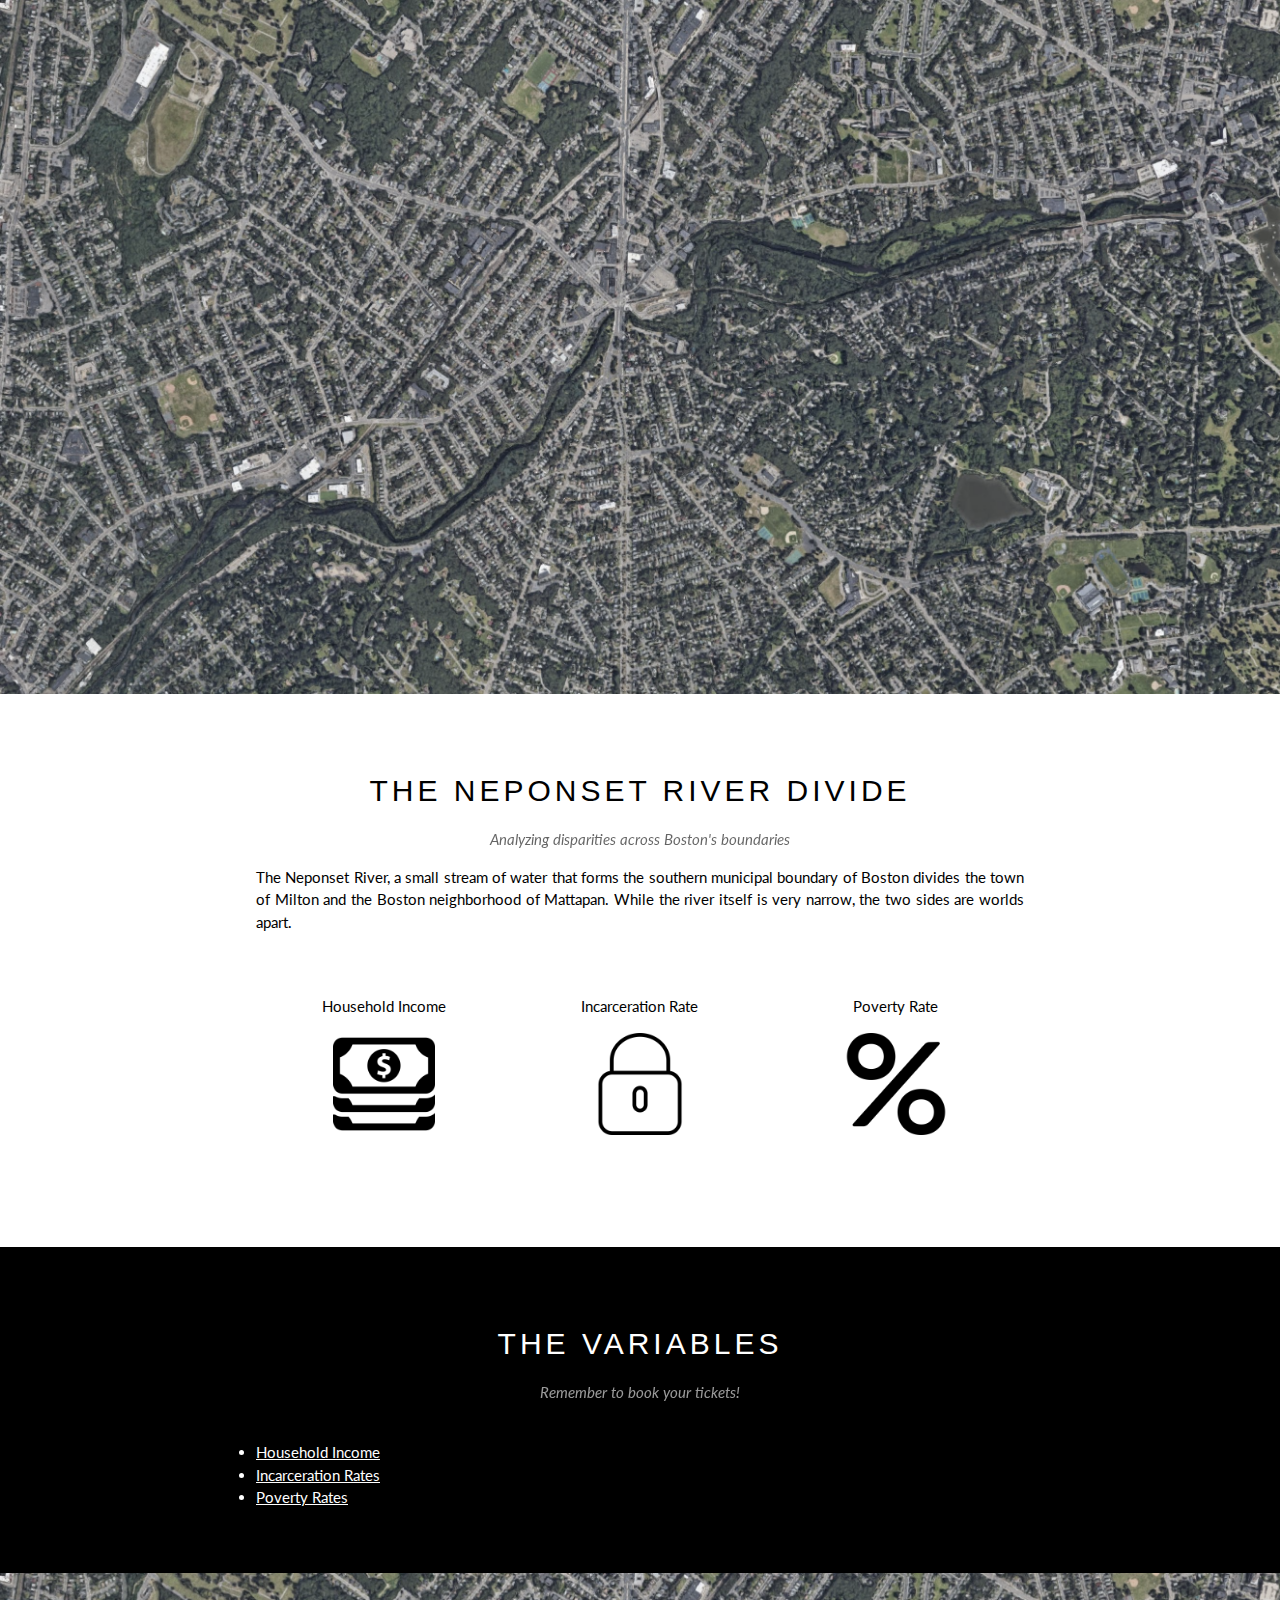
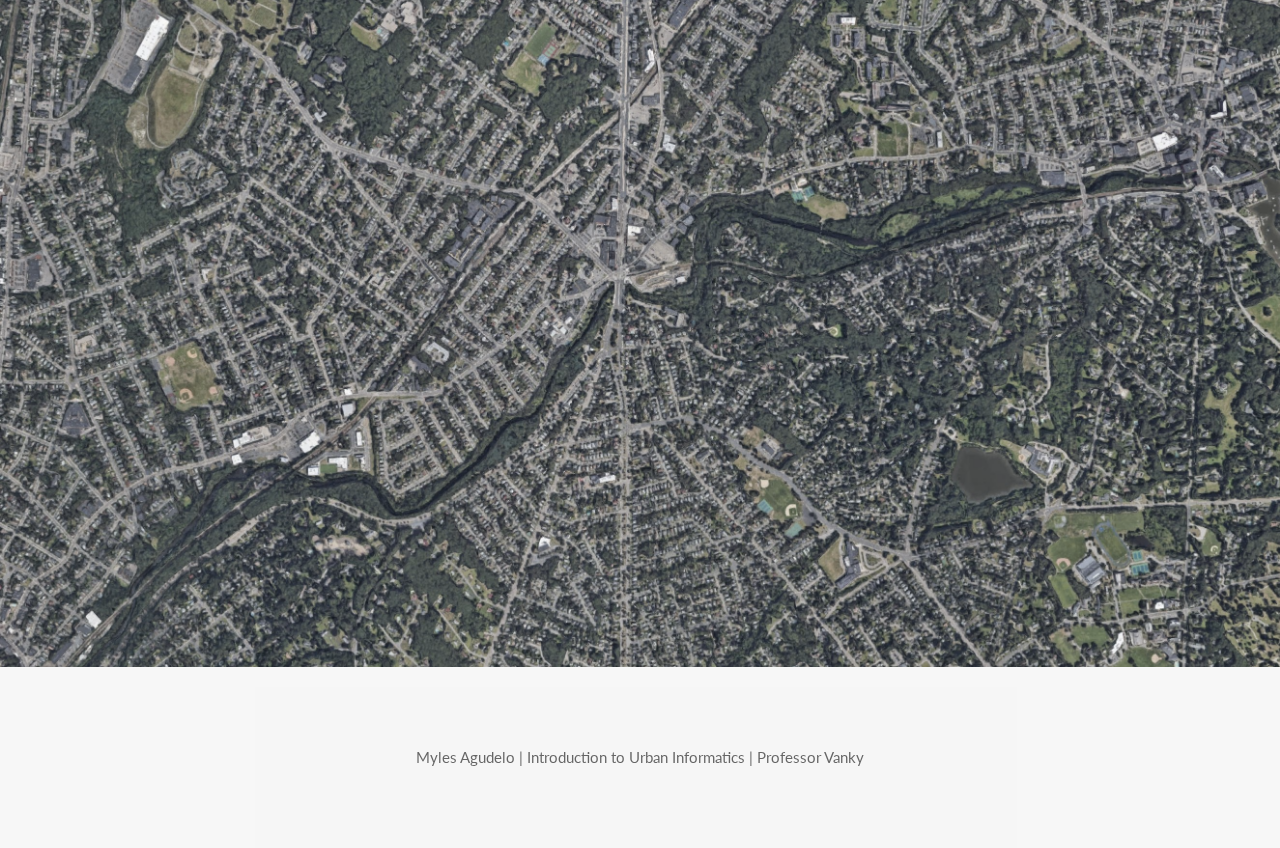
==== index.html @ 2d511146 "no nav bar" ====
<!DOCTYPE html>
<html lang="en">
<title>The Neponset River Divide</title>
<meta charset="UTF-8">
<meta name="viewport" content="width=device-width, initial-scale=1">
<link rel="stylesheet" href="https://www.w3schools.com/w3css/4/w3.css">
<link rel="stylesheet" href="https://fonts.googleapis.com/css?family=Lato">
<link rel="stylesheet" href="https://cdnjs.cloudflare.com/ajax/libs/font-awesome/4.7.0/css/font-awesome.min.css">
<style>
body {font-family: "Lato", sans-serif}
.mySlides {display: none}
</style>
<body>

<!-- Navbar -->
<!--
<div class="w3-top">
  <div class="w3-bar w3-black w3-card">
    <a class="w3-bar-item w3-button w3-padding-large w3-hide-medium w3-hide-large w3-right" href="javascript:void(0)" onclick="myFunction()" title="Toggle Navigation Menu"><i class="fa fa-bars"></i></a>
    <a href="#" class="w3-bar-item w3-button w3-padding-large">HOME</a>
    <a href="#band" class="w3-bar-item w3-button w3-padding-large w3-hide-small">BAND</a>
    <a href="#tour" class="w3-bar-item w3-button w3-padding-large w3-hide-small">TOUR</a>
    <a href="#contact" class="w3-bar-item w3-button w3-padding-large w3-hide-small">CONTACT</a>
    <div class="w3-dropdown-hover w3-hide-small">
      <button class="w3-padding-large w3-button" title="More">MORE <i class="fa fa-caret-down"></i></button>     
      <div class="w3-dropdown-content w3-bar-block w3-card-4">
        <a href="#" class="w3-bar-item w3-button">Merchandise</a>
        <a href="#" class="w3-bar-item w3-button">Extras</a>
        <a href="#" class="w3-bar-item w3-button">Media</a>
      </div>
    </div>
    <a href="javascript:void(0)" class="w3-padding-large w3-hover-red w3-hide-small w3-right"><i class="fa fa-search"></i></a>
  </div>
</div>
-->
<!-- Navbar on small screens (remove the onclick attribute if you want the navbar to always show on top of the content when clicking on the links) -->
<!--
<div id="navDemo" class="w3-bar-block w3-black w3-hide w3-hide-large w3-hide-medium w3-top" style="margin-top:46px">
  <a href="#band" class="w3-bar-item w3-button w3-padding-large" onclick="myFunction()">BAND</a>
  <a href="#tour" class="w3-bar-item w3-button w3-padding-large" onclick="myFunction()">TOUR</a>
  <a href="#contact" class="w3-bar-item w3-button w3-padding-large" onclick="myFunction()">CONTACT</a>
  <a href="#" class="w3-bar-item w3-button w3-padding-large" onclick="myFunction()">MERCH</a>
</div>
-->
<!-- Page content -->
<div class="w3-content" style="max-width:2000px;margin-top:0px">

  <!-- Automatic Slideshow Images -->
  <!--
  <div class="mySlides w3-display-container w3-center">
    <img src="./viz/River_Pic.JPG" style="width:100%" alt="Map">
    <div class="w3-display-bottommiddle w3-container w3-text-white w3-padding-32 w3-hide-small">
      <h3>Los Angeles</h3>
      <p><b>We had the best time playing at Venice Beach!</b></p>   
    </div>
  </div>
  <div class="mySlides w3-display-container w3-center">
    <img src="./viz/Central_Park_Aerial.JPG" style="width:100%" alt="Map">
    <div class="w3-display-bottommiddle w3-container w3-text-white w3-padding-32 w3-hide-small">
      <h3>New York</h3>
      <p><b>The atmosphere in New York is lorem ipsum.</b></p>    
    </div>
  </div>
  <div class="mySlides w3-display-container w3-center">
    <img src="./viz/Myles Pic.JPG" style="width:100%" alt="Map">
    <div class="w3-display-bottommiddle w3-container w3-text-white w3-padding-32 w3-hide-small">
      <h3>Chicago</h3>
      <p><b>Thank you, Chicago - A night we won't forget.</b></p>    
    </div>
  </div>
  -->
  <img src="./viz/River_Pic.JPG" class="w3-image w3-greyscale-min" style="width:100%" alt="Map">
  

  <!-- The Band Section -->
  <div class="w3-container w3-content w3-center w3-padding-64" style="max-width:800px" id="band">
    <h2 class="w3-wide">THE NEPONSET RIVER DIVIDE</h2>
    <p class="w3-opacity"><i>Analyzing disparities across Boston's boundaries</i></p>
    <p class="w3-justify">The Neponset River, a small stream of water that forms the southern municipal boundary of Boston divides the town of Milton and the Boston neighborhood of Mattapan. While the river itself is very narrow, the two sides are worlds apart.</p>
    <div class="w3-row w3-padding-32">
      <div class="w3-third">
        <p>Household Income</p>

        <a href="viz/BarChart.html">
        <img src="./viz/dollar.png" class="w3-round w3-margin-bottom" alt="Random Name" style="width:40%">
        </a>
      </div>
      <div class="w3-third">
        <p>Incarceration Rate</p>

        <a href="viz/Incarceration.html">
        <img src="./viz/locked.png" class="w3-round w3-margin-bottom" alt="Random Name" style="width:40%">
        </a>

      </div>
      <div class="w3-third">
        <p>Poverty Rate</p>

        <a href="viz/Poverty_Rate.html">
        <img src="./viz/percent.png" class="w3-round" alt="Random Name" style="width:40%">
        </a>

      </div>
    </div>
  </div>

  <!-- The Tour Section -->
  <div class="w3-black" id="tour">
    <div class="w3-container w3-content w3-padding-64" style="max-width:800px">
      <h2 class="w3-wide w3-center">THE VARIABLES</h2>
      <p class="w3-opacity w3-center"><i>Remember to book your tickets!</i></p><br>



        <li><a href="viz/BarChart.html">Household Income</a></li>
        <li><a href="viz/Incarceration.html">Incarceration Rates</a></li>
        <li><a href="viz/Poverty_Rate.html">Poverty Rates</a></li>

    </div>
  </div>

  
<!-- End Page Content -->
</div>

<!-- Image of location/map -->
<img src="./viz/River_Pic.JPG" class="w3-image w3-greyscale-min" style="width:100%">

<!-- Footer -->

<footer class="w3-container w3-padding-64 w3-center w3-opacity w3-light-grey w3-xlarge">
  <!--
  <i class="fa fa-facebook-official w3-hover-opacity"></i>
  <i class="fa fa-instagram w3-hover-opacity"></i>
  <i class="fa fa-snapchat w3-hover-opacity"></i>
  <i class="fa fa-pinterest-p w3-hover-opacity"></i>
  <i class="fa fa-twitter w3-hover-opacity"></i>
  <i class="fa fa-linkedin w3-hover-opacity"></i>
-->
  
  <p class="w3-medium">Myles Agudelo | Introduction to Urban Informatics | Professor Vanky</p>
</footer>

<script>
// Automatic Slideshow - change image every 4 seconds
var myIndex = 0;
carousel();

function carousel() {
  var i;
  var x = document.getElementsByClassName("mySlides");
  for (i = 0; i < x.length; i++) {
    x[i].style.display = "none";  
  }
  myIndex++;
  if (myIndex > x.length) {myIndex = 1}    
  x[myIndex-1].style.display = "block";  
  setTimeout(carousel, 4000);    
}

// Used to toggle the menu on small screens when clicking on the menu button
function myFunction() {
  var x = document.getElementById("navDemo");
  if (x.className.indexOf("w3-show") == -1) {
    x.className += " w3-show";
  } else { 
    x.className = x.className.replace(" w3-show", "");
  }
}

// When the user clicks anywhere outside of the modal, close it
var modal = document.getElementById('ticketModal');
window.onclick = function(event) {
  if (event.target == modal) {
    modal.style.display = "none";
  }
}
</script>

</body>
</html>
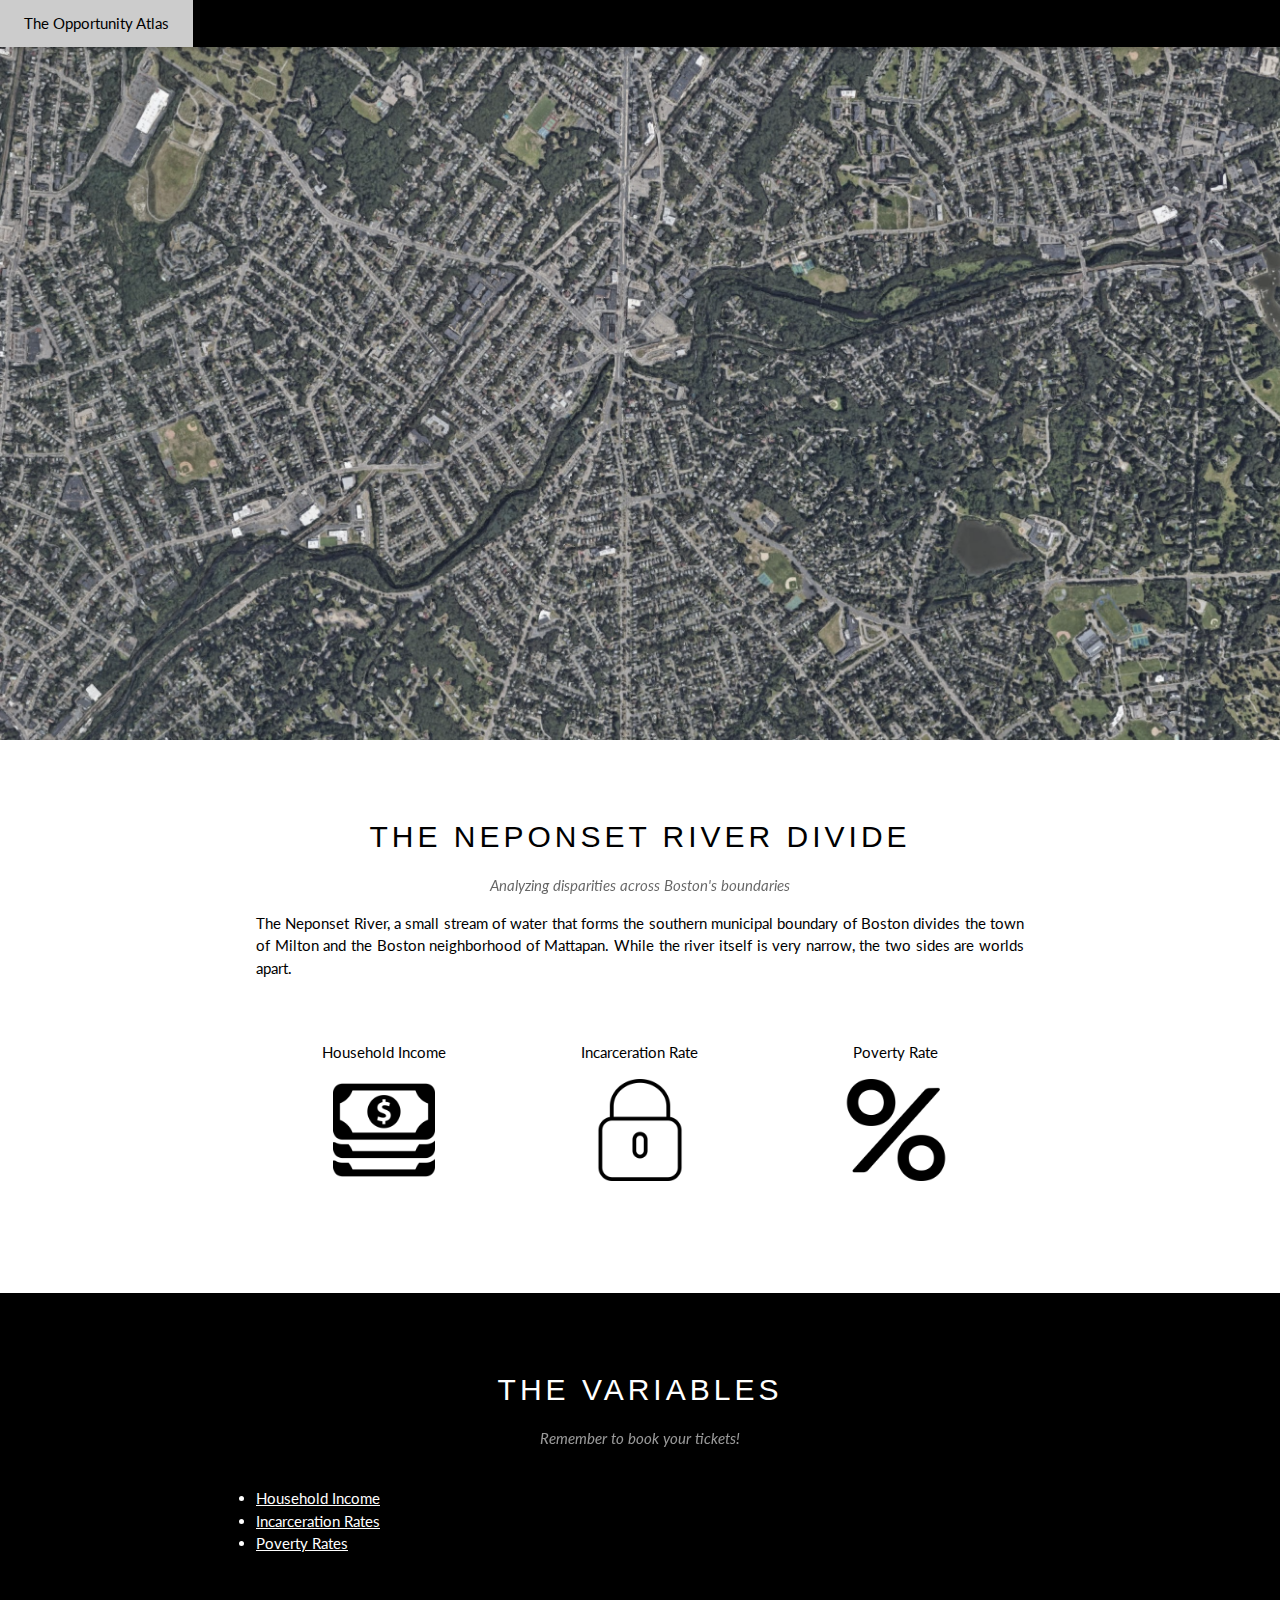
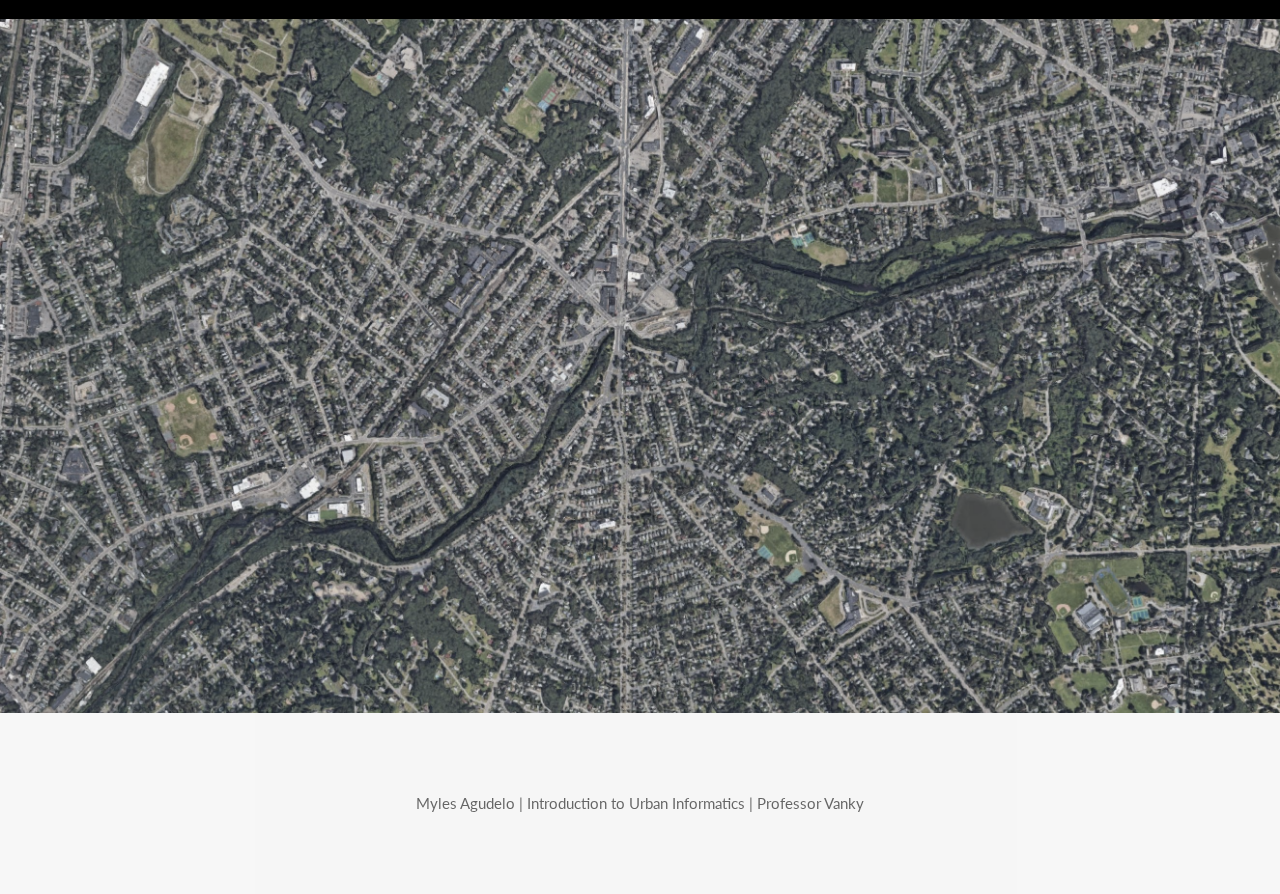
==== commit a163b8e6: "new links" ====
--- a/index.html
+++ b/index.html
@@ -13,12 +13,17 @@
 <body>
 
 <!-- Navbar -->
-<!--
+
 <div class="w3-top">
   <div class="w3-bar w3-black w3-card">
+    
     <a class="w3-bar-item w3-button w3-padding-large w3-hide-medium w3-hide-large w3-right" href="javascript:void(0)" onclick="myFunction()" title="Toggle Navigation Menu"><i class="fa fa-bars"></i></a>
+    
+    <!--
     <a href="#" class="w3-bar-item w3-button w3-padding-large">HOME</a>
-    <a href="#band" class="w3-bar-item w3-button w3-padding-large w3-hide-small">BAND</a>
+    -->
+    <a href="https://www.opportunityatlas.org/" class="w3-bar-item w3-button w3-padding-large w3-hide-small">The Opportunity Atlas</a>
+    <!--
     <a href="#tour" class="w3-bar-item w3-button w3-padding-large w3-hide-small">TOUR</a>
     <a href="#contact" class="w3-bar-item w3-button w3-padding-large w3-hide-small">CONTACT</a>
     <div class="w3-dropdown-hover w3-hide-small">
@@ -29,21 +34,24 @@
         <a href="#" class="w3-bar-item w3-button">Media</a>
       </div>
     </div>
+  
     <a href="javascript:void(0)" class="w3-padding-large w3-hover-red w3-hide-small w3-right"><i class="fa fa-search"></i></a>
+-->
   </div>
 </div>
--->
+
 <!-- Navbar on small screens (remove the onclick attribute if you want the navbar to always show on top of the content when clicking on the links) -->
-<!--
+
 <div id="navDemo" class="w3-bar-block w3-black w3-hide w3-hide-large w3-hide-medium w3-top" style="margin-top:46px">
+  <!--
   <a href="#band" class="w3-bar-item w3-button w3-padding-large" onclick="myFunction()">BAND</a>
   <a href="#tour" class="w3-bar-item w3-button w3-padding-large" onclick="myFunction()">TOUR</a>
   <a href="#contact" class="w3-bar-item w3-button w3-padding-large" onclick="myFunction()">CONTACT</a>
   <a href="#" class="w3-bar-item w3-button w3-padding-large" onclick="myFunction()">MERCH</a>
+-->
 </div>
--->
 <!-- Page content -->
-<div class="w3-content" style="max-width:2000px;margin-top:0px">
+<div class="w3-content" style="max-width:2000px;margin-top:46px">
 
   <!-- Automatic Slideshow Images -->
   <!--
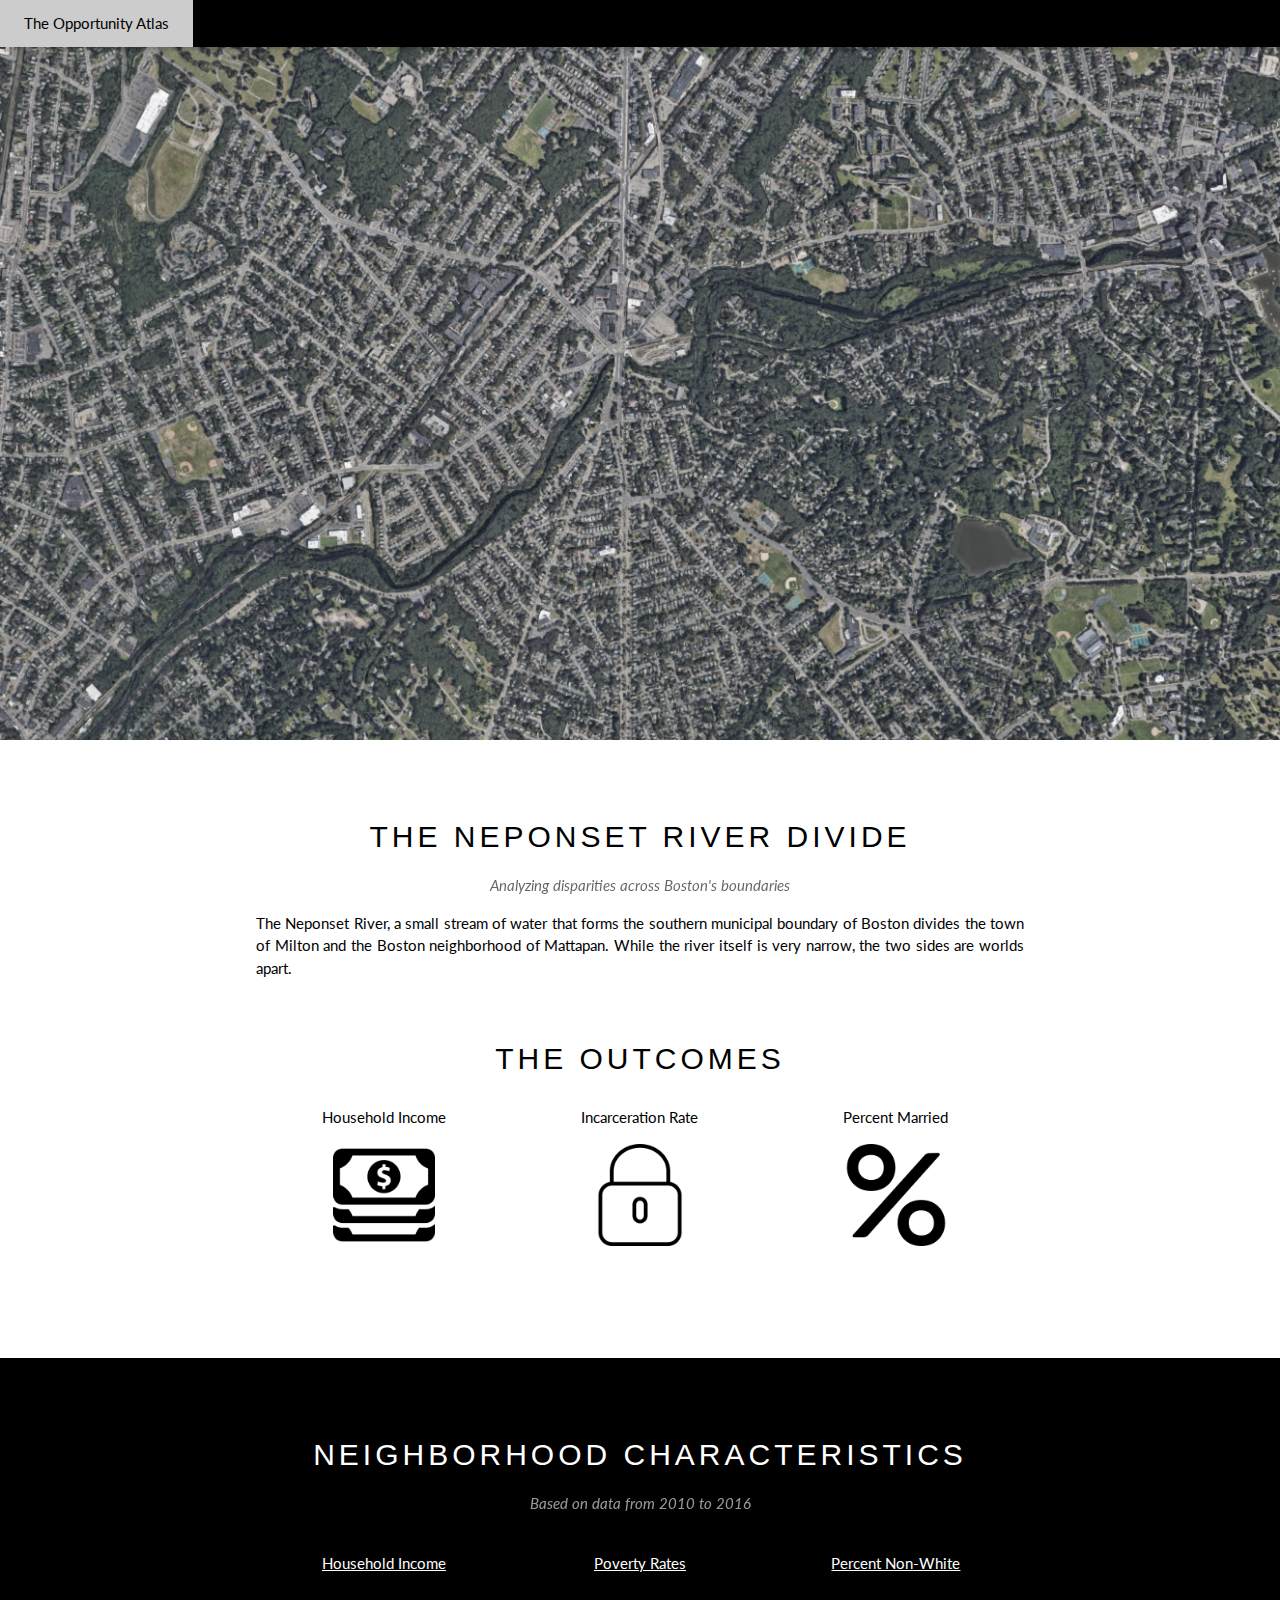
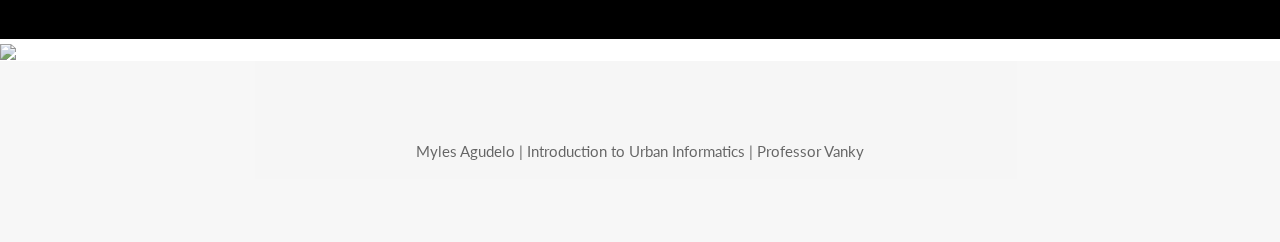
==== commit 6de33acc: "new content" ====
--- a/index.html
+++ b/index.html
@@ -86,7 +86,9 @@
     <p class="w3-opacity"><i>Analyzing disparities across Boston's boundaries</i></p>
     <p class="w3-justify">The Neponset River, a small stream of water that forms the southern municipal boundary of Boston divides the town of Milton and the Boston neighborhood of Mattapan. While the river itself is very narrow, the two sides are worlds apart.</p>
     <div class="w3-row w3-padding-32">
+      <h2 class="w3-wide w3-center">THE OUTCOMES</h2>
       <div class="w3-third">
+        
         <p>Household Income</p>
 
         <a href="viz/BarChart.html">
@@ -102,9 +104,9 @@
 
       </div>
       <div class="w3-third">
-        <p>Poverty Rate</p>
+        <p>Percent Married</p>
 
-        <a href="viz/Poverty_Rate.html">
+        <a href="viz/Percent_Married.html">
         <img src="./viz/percent.png" class="w3-round" alt="Random Name" style="width:40%">
         </a>
 
@@ -114,16 +116,23 @@
 
   <!-- The Tour Section -->
   <div class="w3-black" id="tour">
-    <div class="w3-container w3-content w3-padding-64" style="max-width:800px">
-      <h2 class="w3-wide w3-center">THE VARIABLES</h2>
-      <p class="w3-opacity w3-center"><i>Remember to book your tickets!</i></p><br>
+    <div class="w3-container w3-content w3-padding-64 w3-center"  style="max-width:800px">
 
+      <h2 class="w3-wide w3-center">NEIGHBORHOOD CHARACTERISTICS</h2>
+      <p class="w3-opacity w3-center"><i>Based on data from 2010 to 2016</i></p><br>
 
+      <div class="w3-third">
 
-        <li><a href="viz/BarChart.html">Household Income</a></li>
-        <li><a href="viz/Incarceration.html">Incarceration Rates</a></li>
-        <li><a href="viz/Poverty_Rate.html">Poverty Rates</a></li>
+        <a href="viz/Neighborhood_household_income.html">Household Income</a>
+        </div>
 
+        <div class="w3-third">
+        <a href="viz/Incarceration.html">Poverty Rates</a>
+        </div>
+
+        <div class="w3-third">
+        <a href="viz/Percent_Non_white.html">Percent Non-White</a>
+        </div>
     </div>
   </div>
 
@@ -132,7 +141,7 @@
 </div>
 
 <!-- Image of location/map -->
-<img src="./viz/River_Pic.JPG" class="w3-image w3-greyscale-min" style="width:100%">
+<img src="./viz/Layout2.JPG" class="w3-image w3-greyscale-min" style="width:100%">
 
 <!-- Footer -->
 
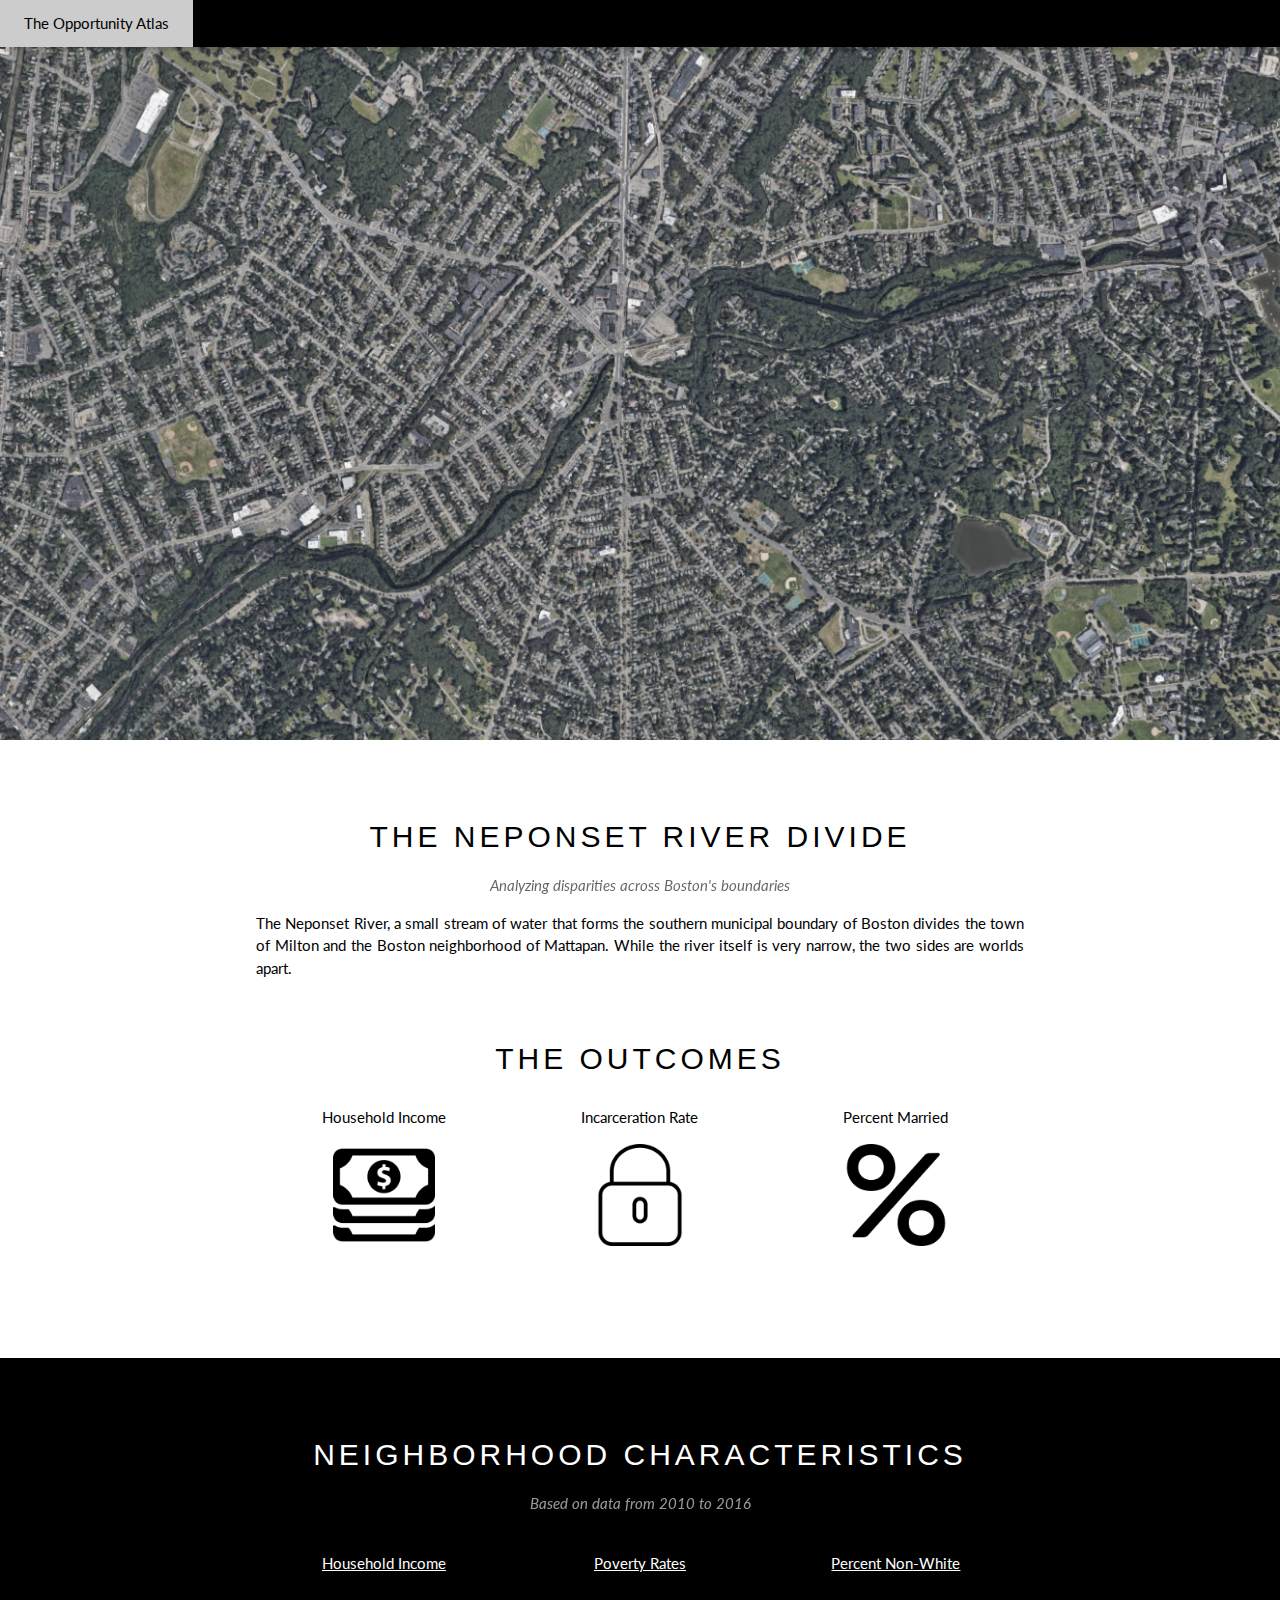
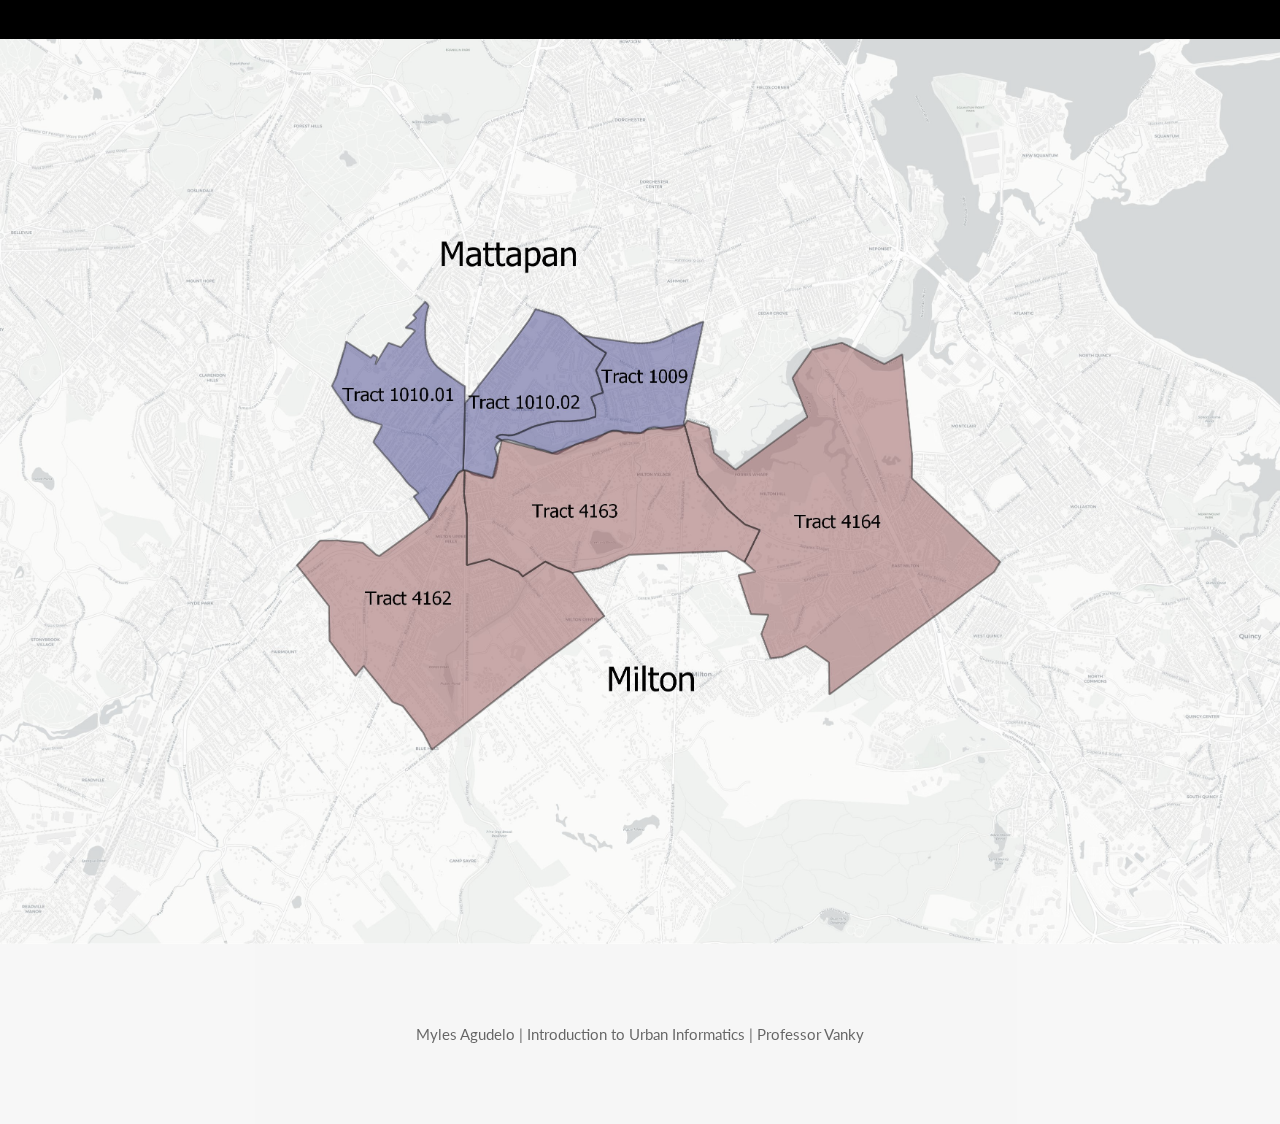
==== commit d25376ea: "new stuff" ====
--- a/index.html
+++ b/index.html
@@ -141,7 +141,7 @@
 </div>
 
 <!-- Image of location/map -->
-<img src="./viz/Layout2.JPG" class="w3-image w3-greyscale-min" style="width:100%">
+<img src="./viz/Layout2.jpg" class="w3-image w3-greyscale-min" style="width:100%">
 
 <!-- Footer -->
 
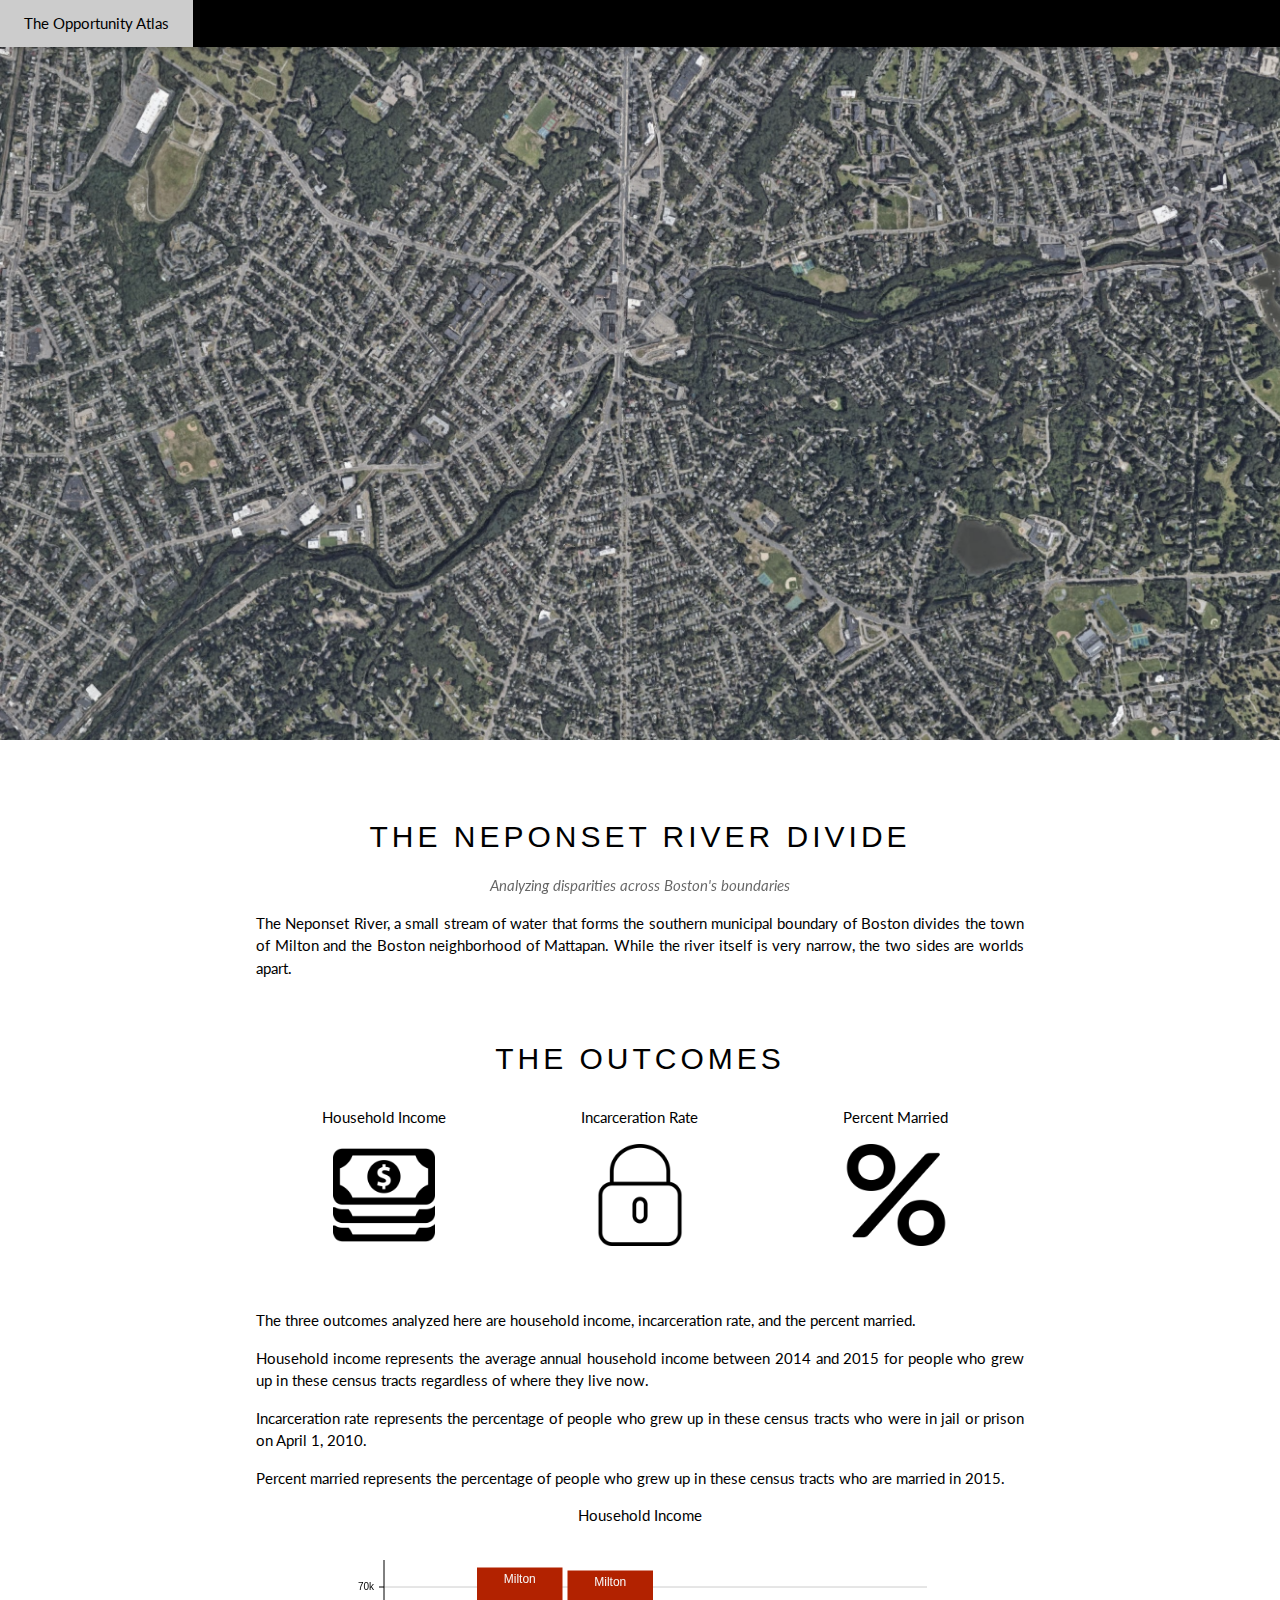
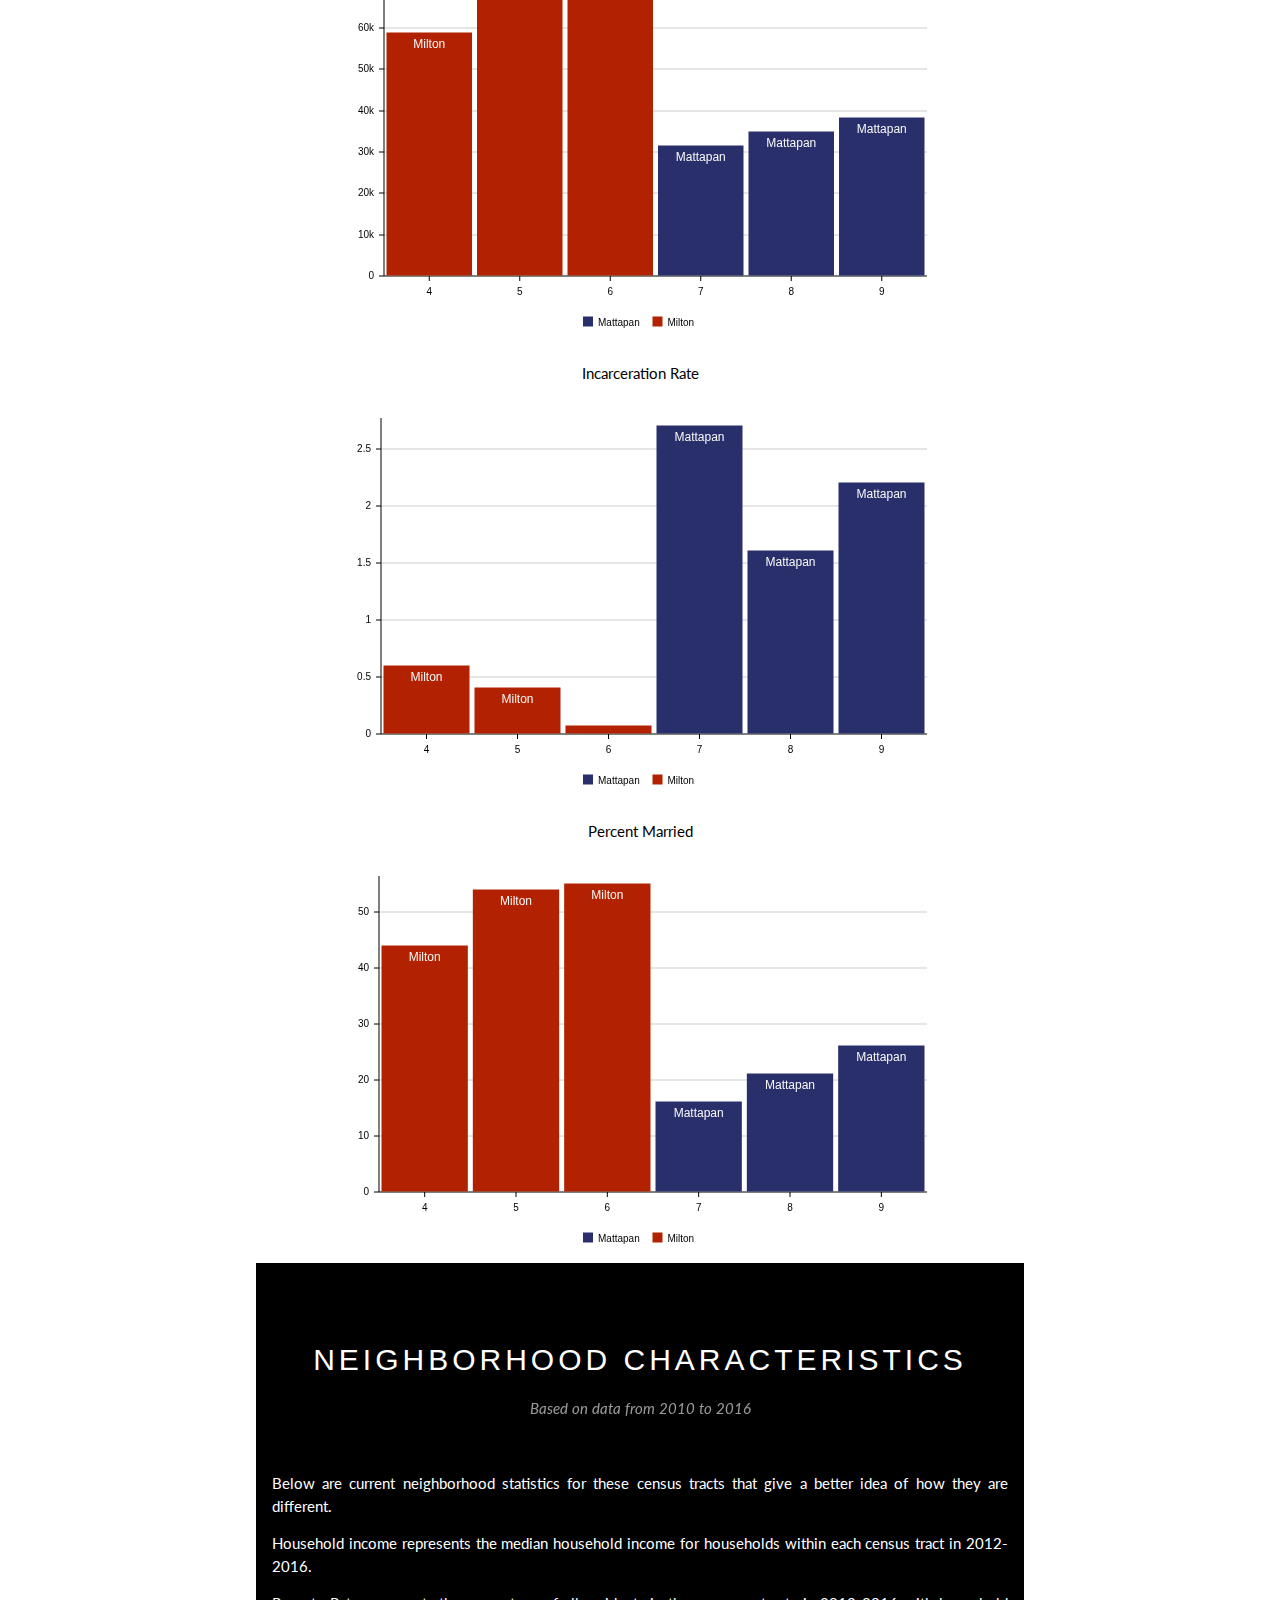
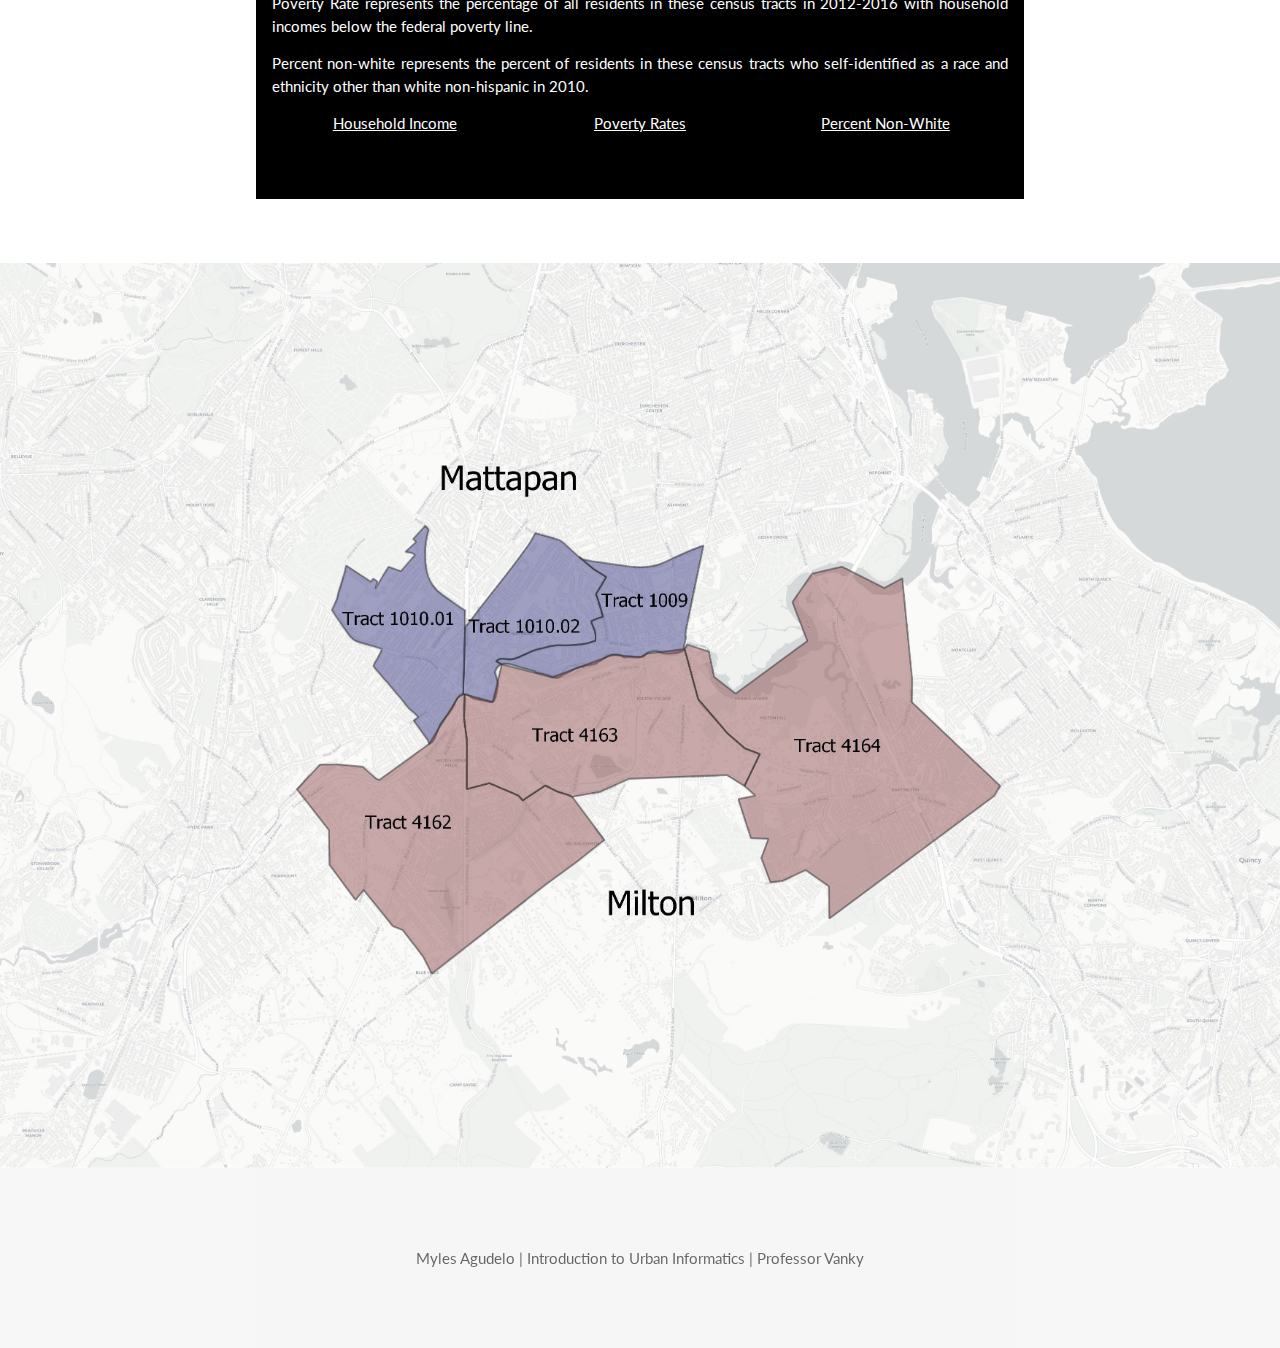
==== commit 14853438: "new content" ====
--- a/index.html
+++ b/index.html
@@ -110,9 +110,39 @@
         <img src="./viz/percent.png" class="w3-round" alt="Random Name" style="width:40%">
         </a>
 
-      </div>
-    </div>
-  </div>
+
+
+      </div>
+    </div>
+
+        <p class="w3-justify">The three outcomes analyzed here are household income, incarceration rate, and the percent married.</p>
+
+<p class="w3-justify">
+Household income represents the average annual household income between 2014 and 2015 for people who grew up in these census tracts regardless of where they live now.</p>
+
+<p class="w3-justify">
+Incarceration rate represents the percentage of people who grew up in these census tracts who were in jail or prison on April 1, 2010. </p>
+
+<p class="w3-justify">
+Percent married represents the percentage of people who grew up in these census tracts who are married in 2015.
+</p>
+
+<p> Household Income</p>
+<iframe src="viz/BarChart.html" height = "400" width="600" style="border:none" scrolling="no">
+  </iframe>
+
+
+  <p>Incarceration Rate</p>
+<iframe class="w3-center" src="viz/Incarceration.html" height = "400" width="600" style="border:none" scrolling="no">
+  </iframe>
+ 
+
+  <p> Percent Married</p>
+<iframe src="viz/Percent_Married.html" height = "400" width="600" style="border:none" scrolling="no">
+  </iframe>
+
+
+
 
   <!-- The Tour Section -->
   <div class="w3-black" id="tour">
@@ -120,6 +150,14 @@
 
       <h2 class="w3-wide w3-center">NEIGHBORHOOD CHARACTERISTICS</h2>
       <p class="w3-opacity w3-center"><i>Based on data from 2010 to 2016</i></p><br>
+      <p class="w3-justify">Below are current neighborhood statistics for these census tracts that give a better idea of how they are different.</p>
+
+<p class="w3-justify"> Household income represents the median household income for households within each census tract in 2012-2016. </p>
+
+<p class="w3-justify">Poverty Rate represents the percentage of all residents in these census tracts in 2012-2016 with household incomes below the federal poverty line.</p>
+
+<p class="w3-justify">Percent non-white represents the percent of residents in these census tracts who self-identified as a race and ethnicity other than white non-hispanic in 2010.</p>
+
 
       <div class="w3-third">
 
@@ -128,12 +166,16 @@
 
         <div class="w3-third">
         <a href="viz/Incarceration.html">Poverty Rates</a>
+
         </div>
 
         <div class="w3-third">
         <a href="viz/Percent_Non_white.html">Percent Non-White</a>
+
         </div>
-    </div>
+       
+    </div>
+
   </div>
 
   
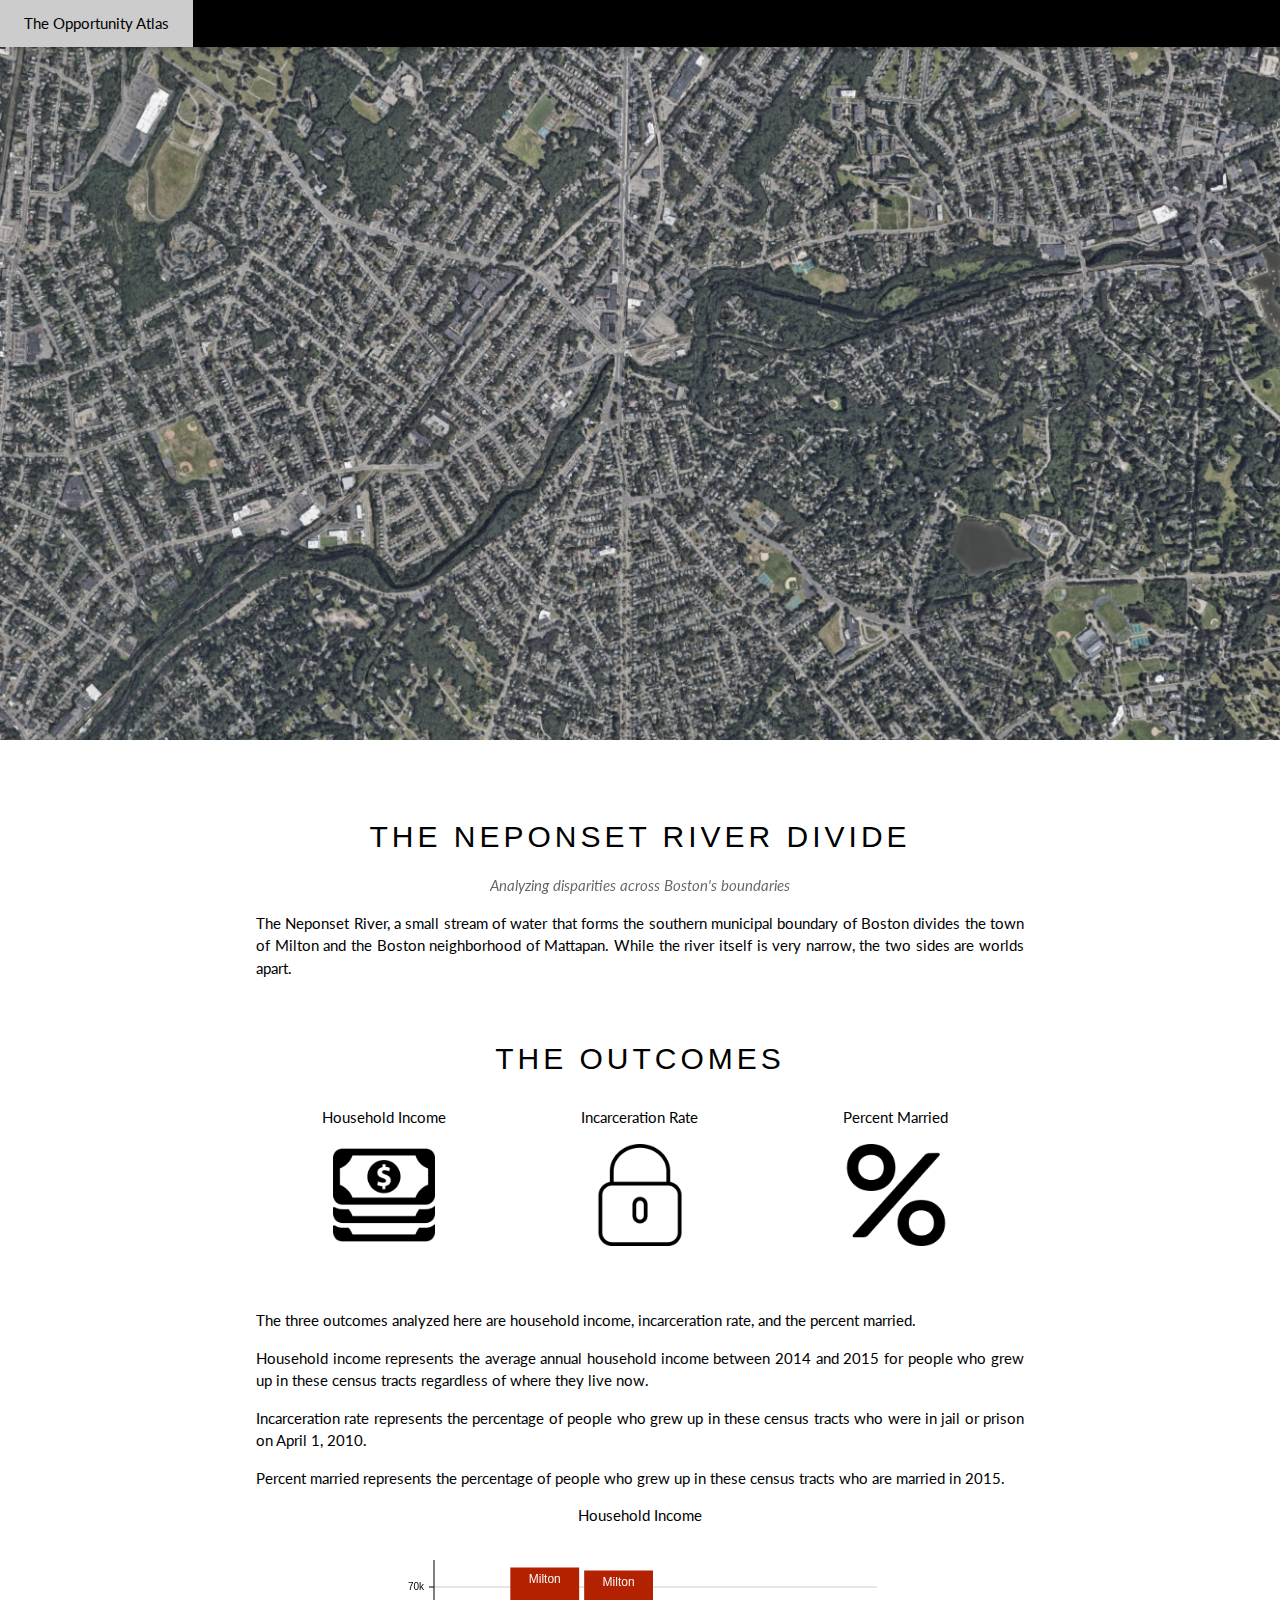
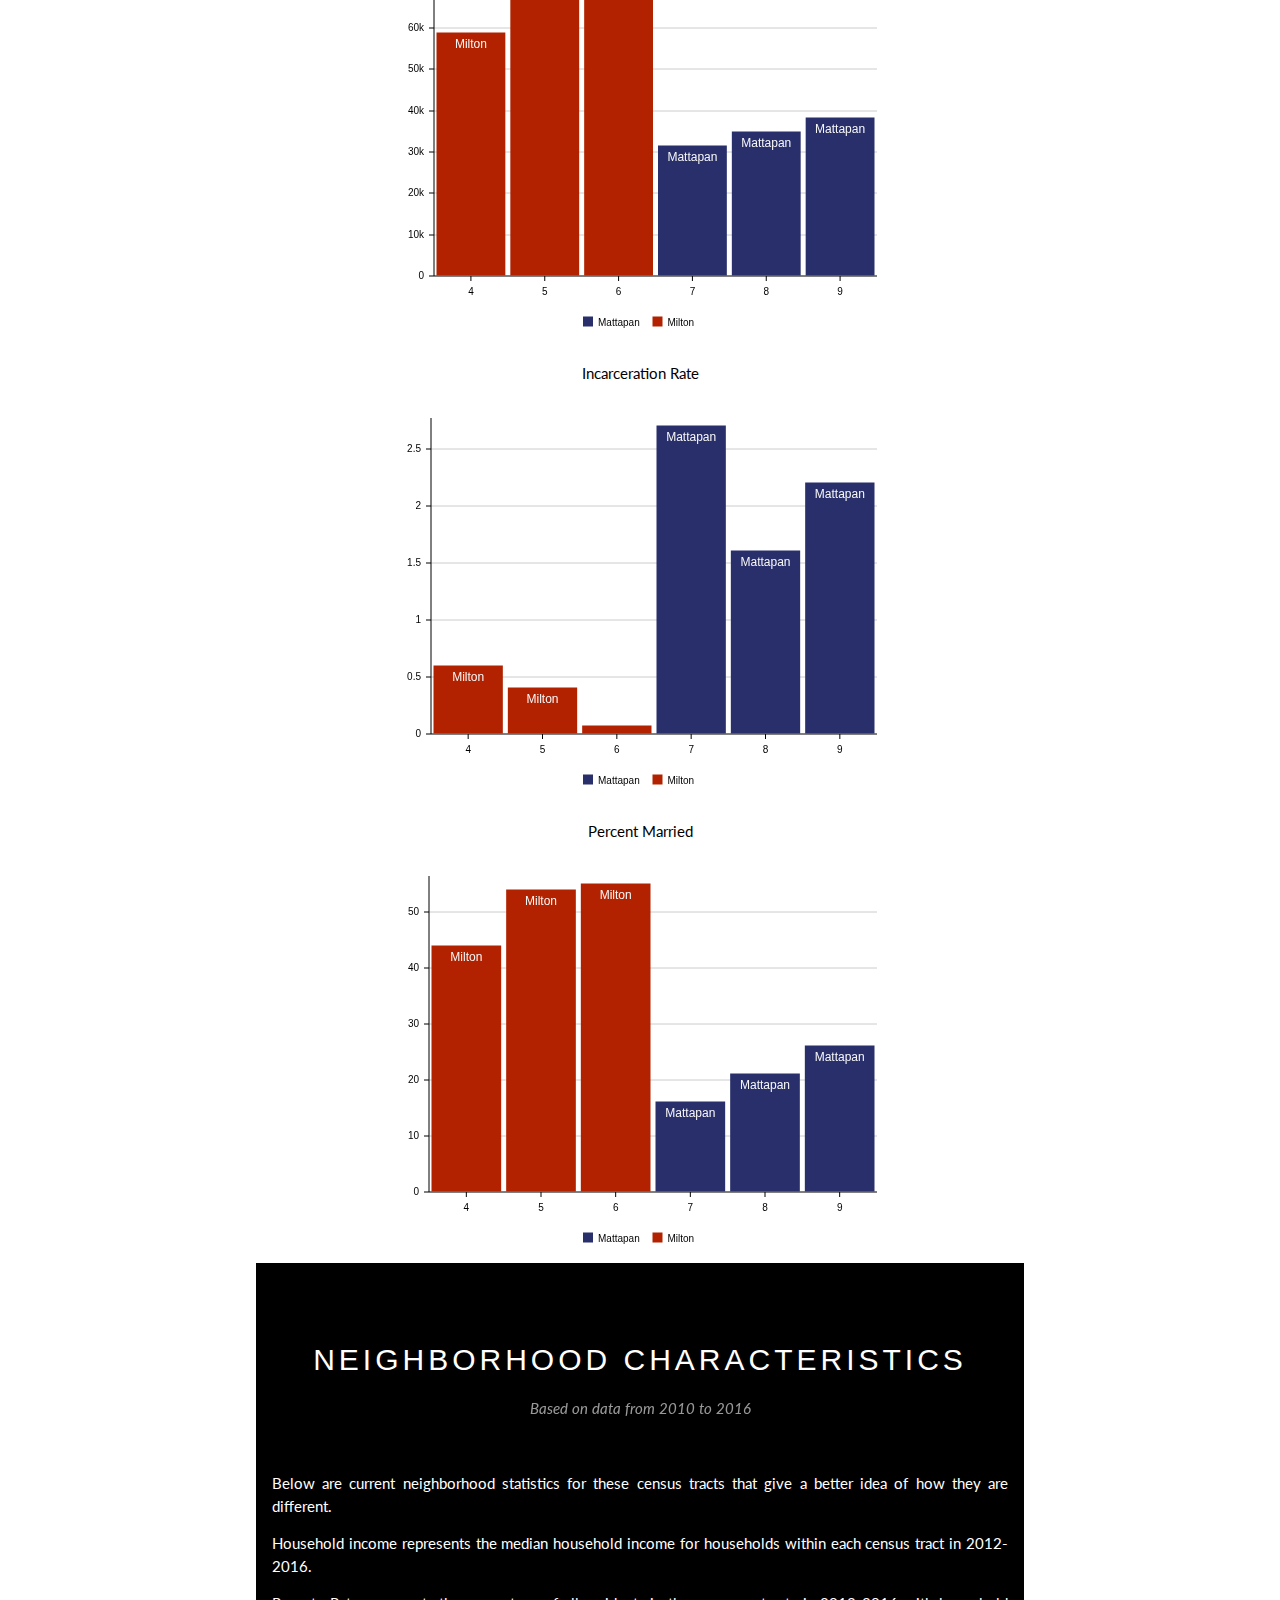
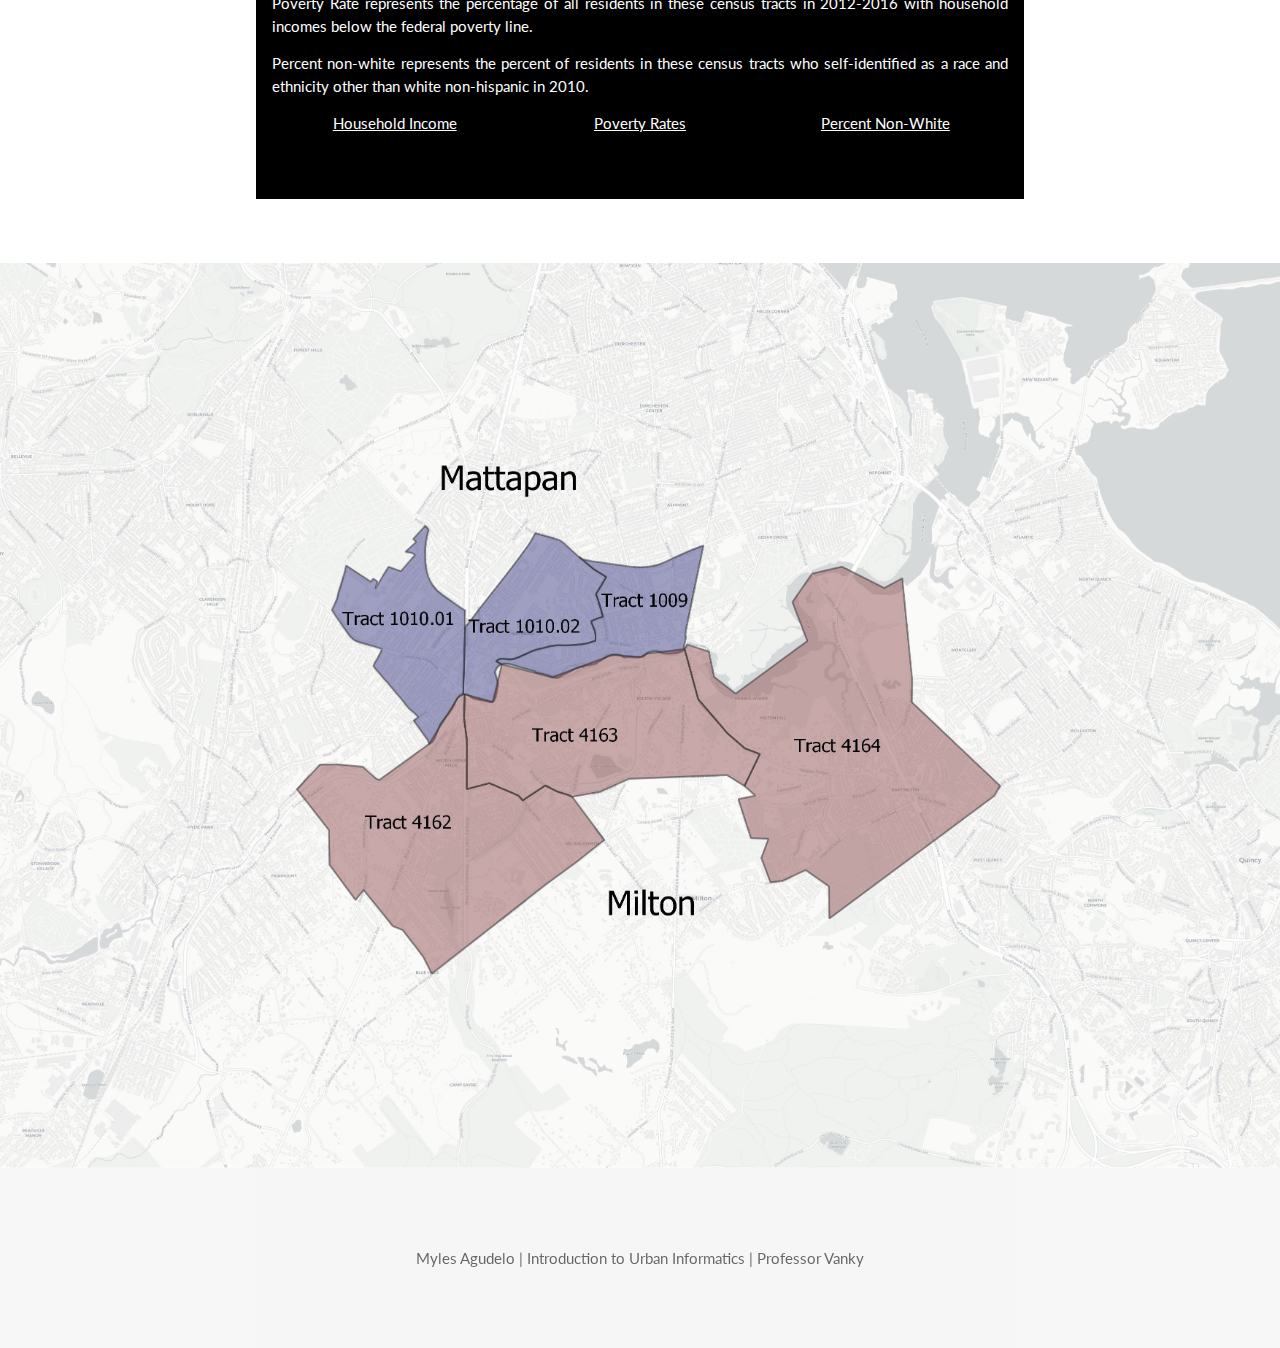
==== commit e6aaf583: "new" ====
--- a/index.html
+++ b/index.html
@@ -128,17 +128,17 @@
 </p>
 
 <p> Household Income</p>
-<iframe src="viz/BarChart.html" height = "400" width="600" style="border:none" scrolling="no">
+<iframe src="viz/BarChart.html" height = "400" width="500" style="border:none" scrolling="no">
   </iframe>
 
 
   <p>Incarceration Rate</p>
-<iframe class="w3-center" src="viz/Incarceration.html" height = "400" width="600" style="border:none" scrolling="no">
+<iframe class="w3-center" src="viz/Incarceration.html" height = "400" width="500" style="border:none" scrolling="no">
   </iframe>
  
 
   <p> Percent Married</p>
-<iframe src="viz/Percent_Married.html" height = "400" width="600" style="border:none" scrolling="no">
+<iframe src="viz/Percent_Married.html" height = "400" width="500" style="border:none" scrolling="no">
   </iframe>
 
 
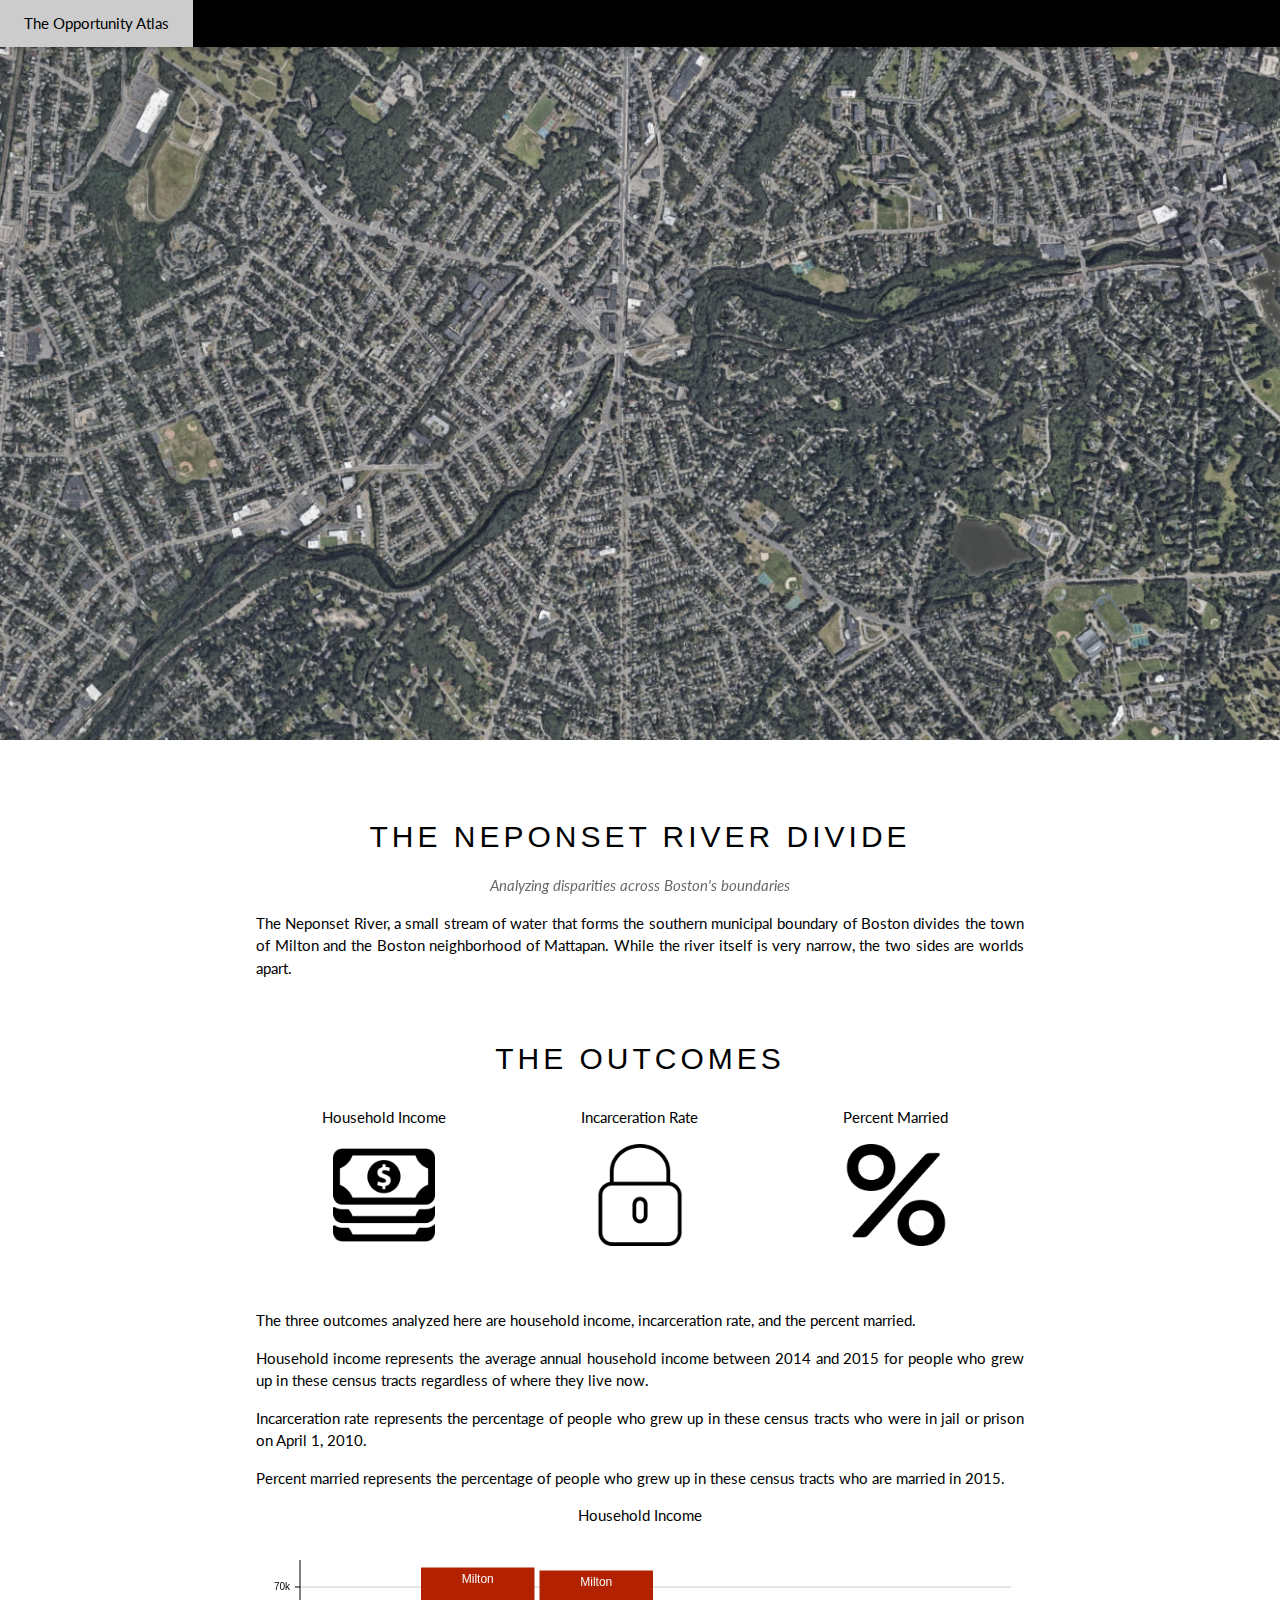
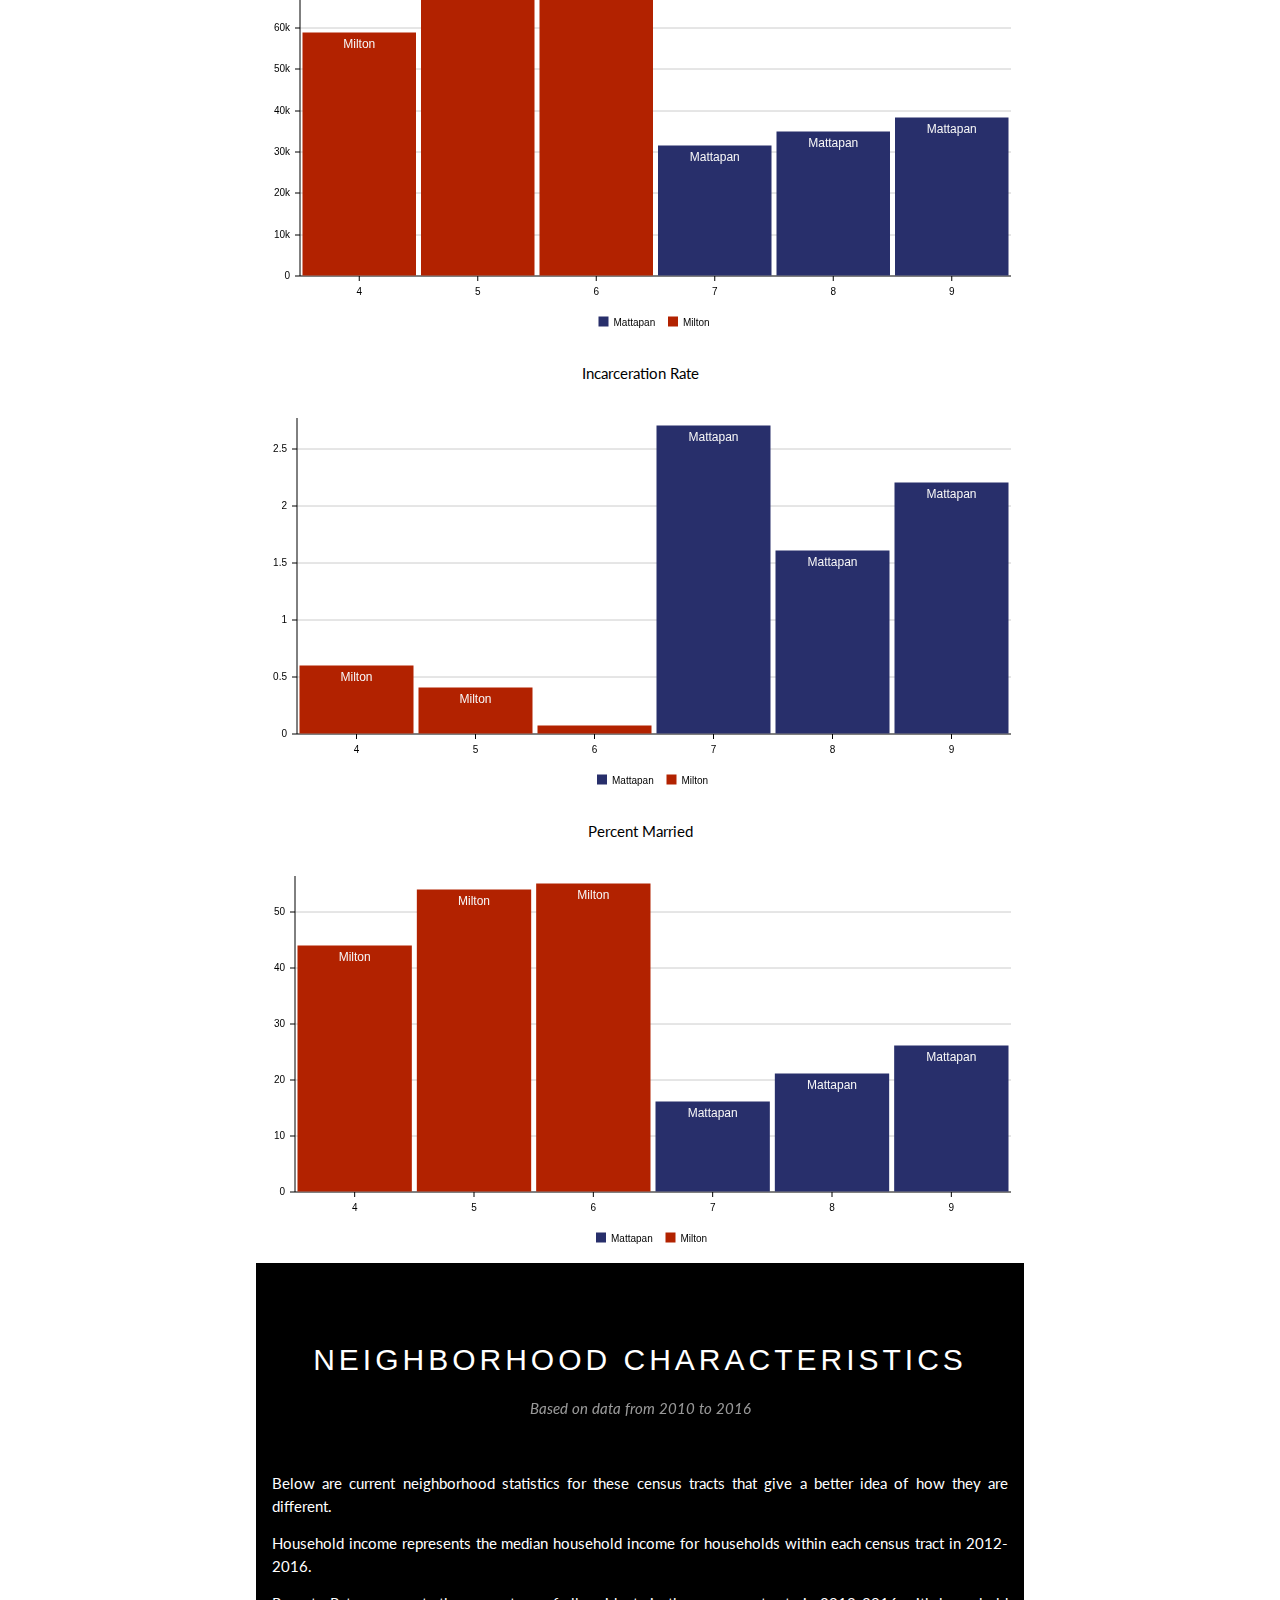
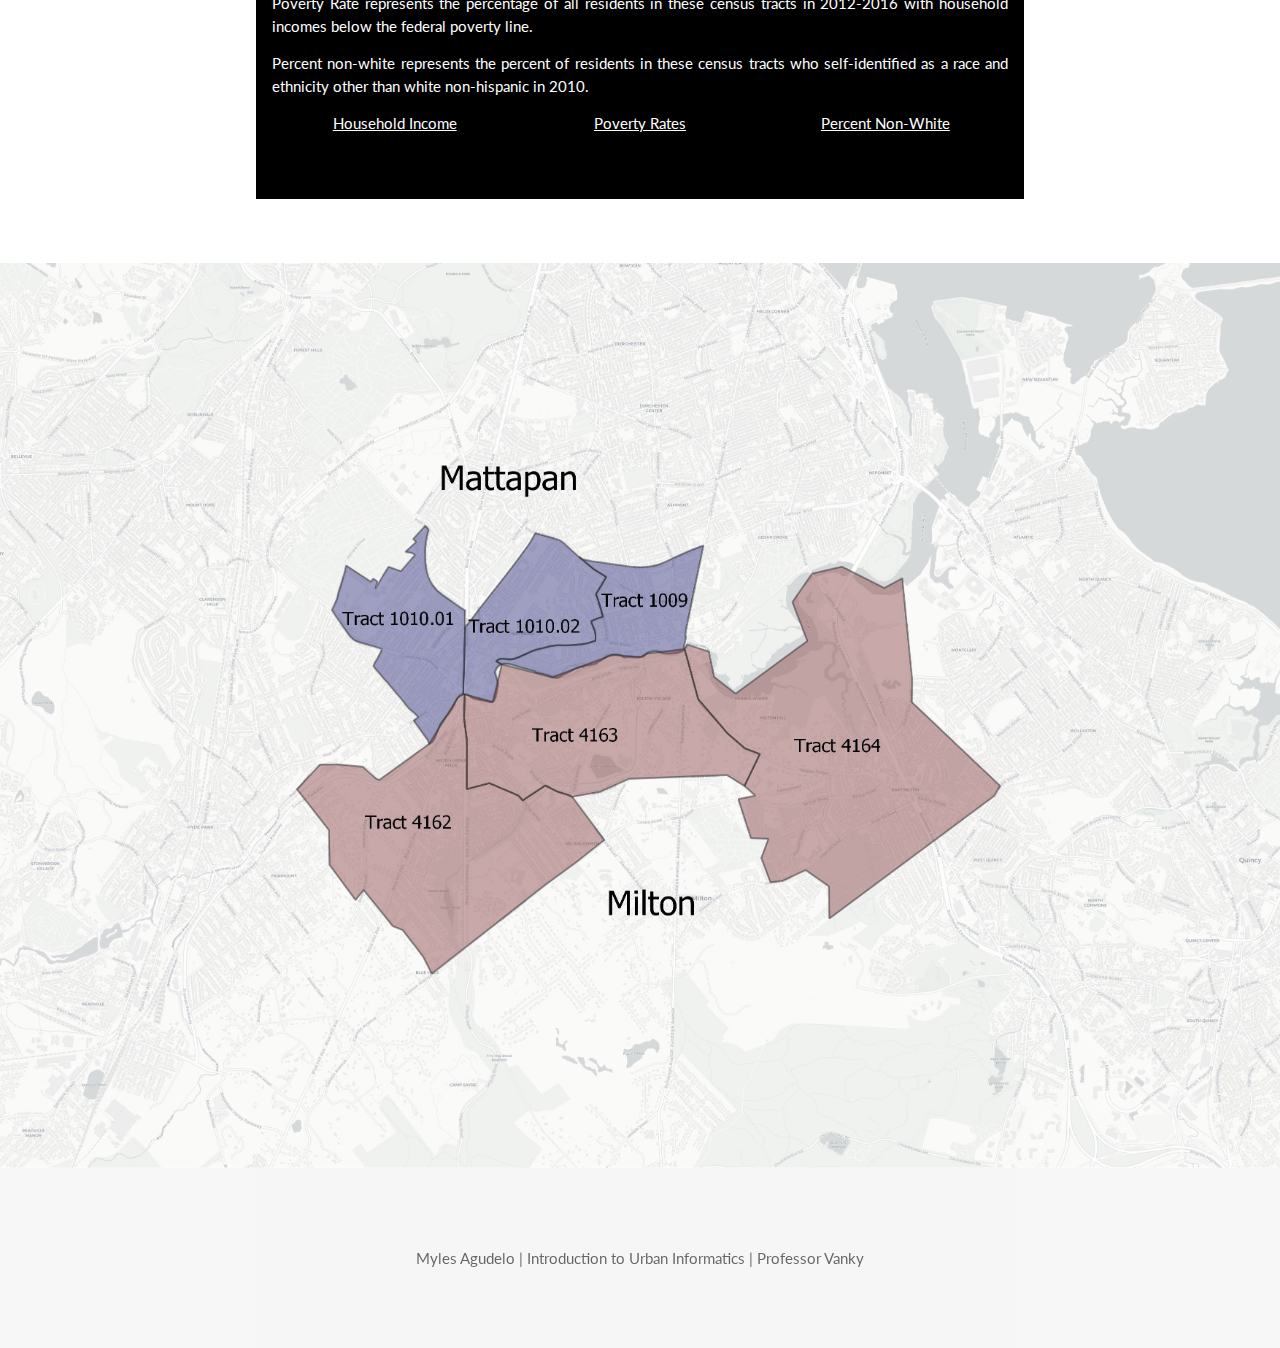
==== commit 2703b3ae: "new" ====
--- a/index.html
+++ b/index.html
@@ -128,25 +128,25 @@
 </p>
 
 <p> Household Income</p>
-<iframe src="viz/BarChart.html" height = "400" width="500" style="border:none" scrolling="no">
+<iframe src="viz/BarChart.html" height = "400" style="border:none; width:100%" scrolling="no">
   </iframe>
 
 
   <p>Incarceration Rate</p>
-<iframe class="w3-center" src="viz/Incarceration.html" height = "400" width="500" style="border:none" scrolling="no">
+<iframe class="w3-center" src="viz/Incarceration.html" height = "400"  style="border:none; width:100%" scrolling="no">
   </iframe>
  
 
   <p> Percent Married</p>
-<iframe src="viz/Percent_Married.html" height = "400" width="500" style="border:none" scrolling="no">
+<iframe src="viz/Percent_Married.html" height = "400"  style="border:none; width:100%" scrolling="no">
   </iframe>
 
 
 
 
-  <!-- The Tour Section -->
+  <!-- The Tour Section style="max-width:800px" -->
   <div class="w3-black" id="tour">
-    <div class="w3-container w3-content w3-padding-64 w3-center"  style="max-width:800px">
+    <div class="w3-container w3-content w3-padding-64 w3-center" style="width:100%" >
 
       <h2 class="w3-wide w3-center">NEIGHBORHOOD CHARACTERISTICS</h2>
       <p class="w3-opacity w3-center"><i>Based on data from 2010 to 2016</i></p><br>
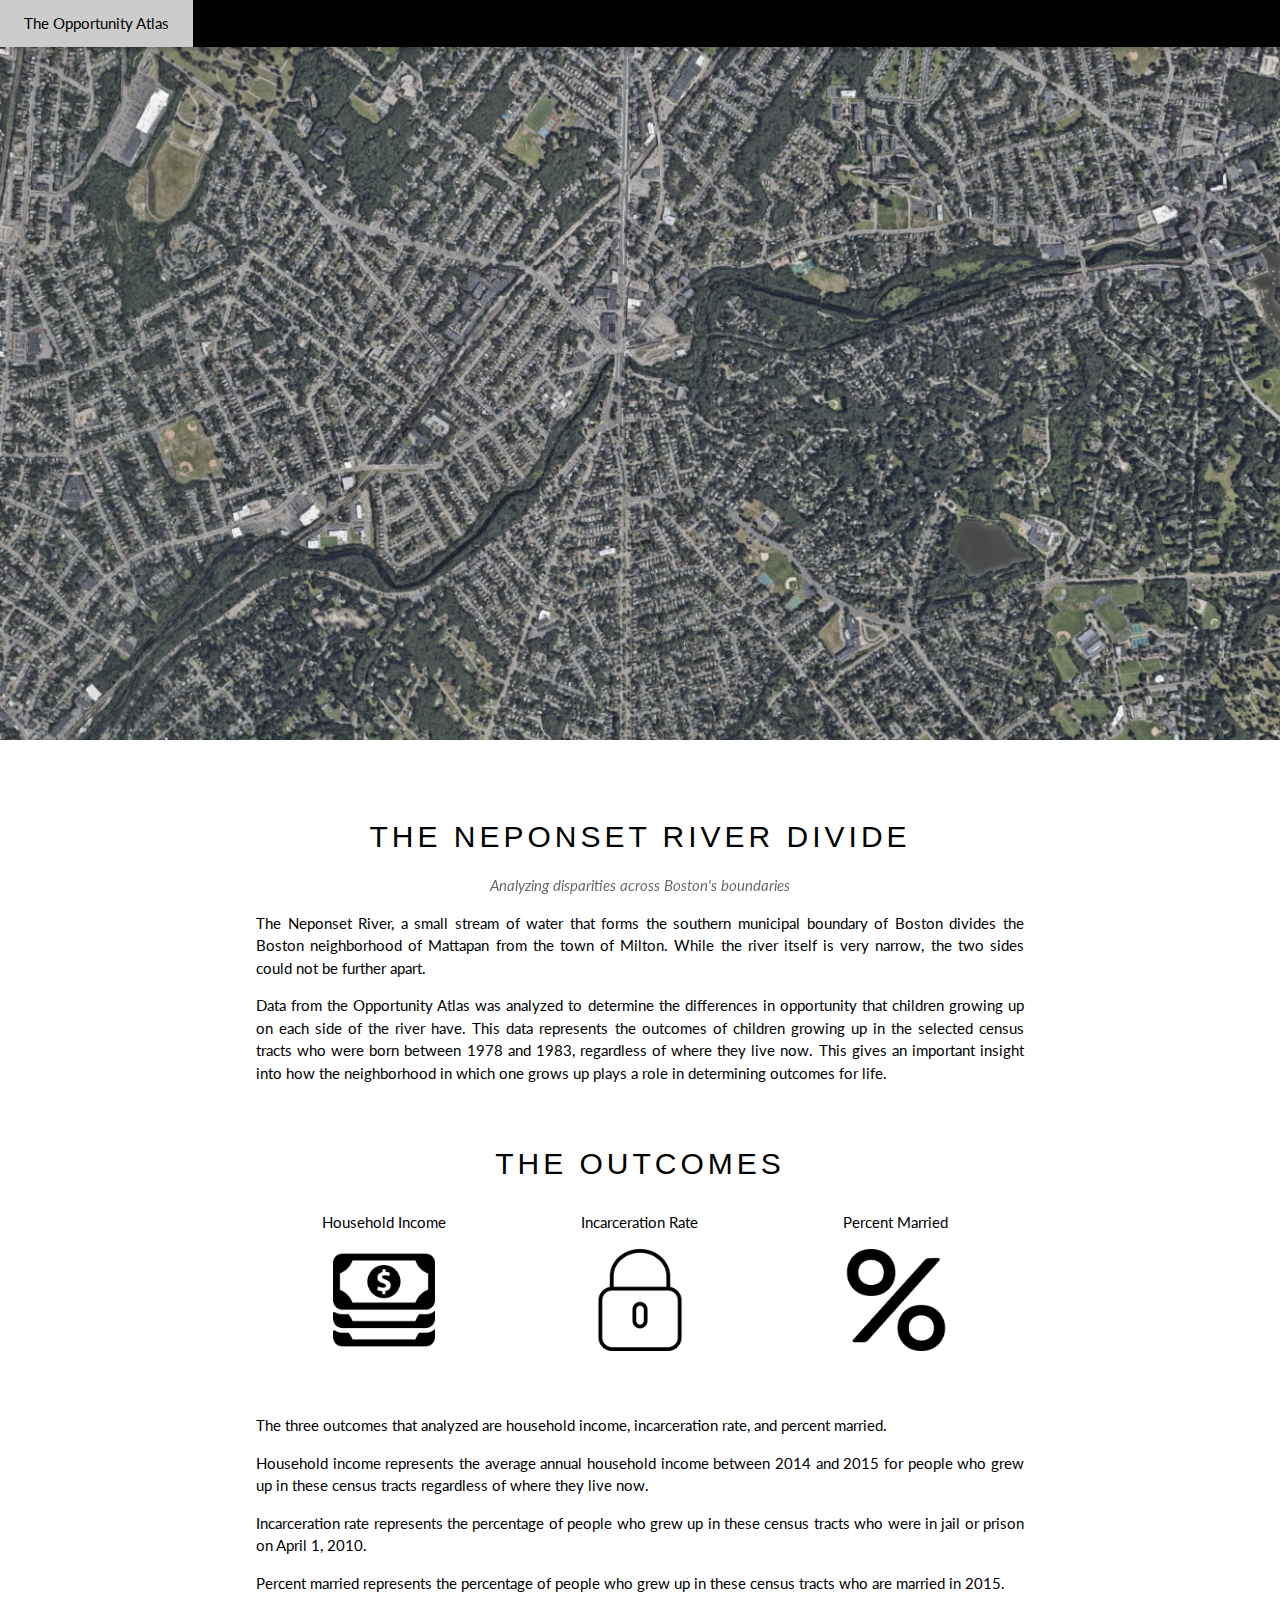
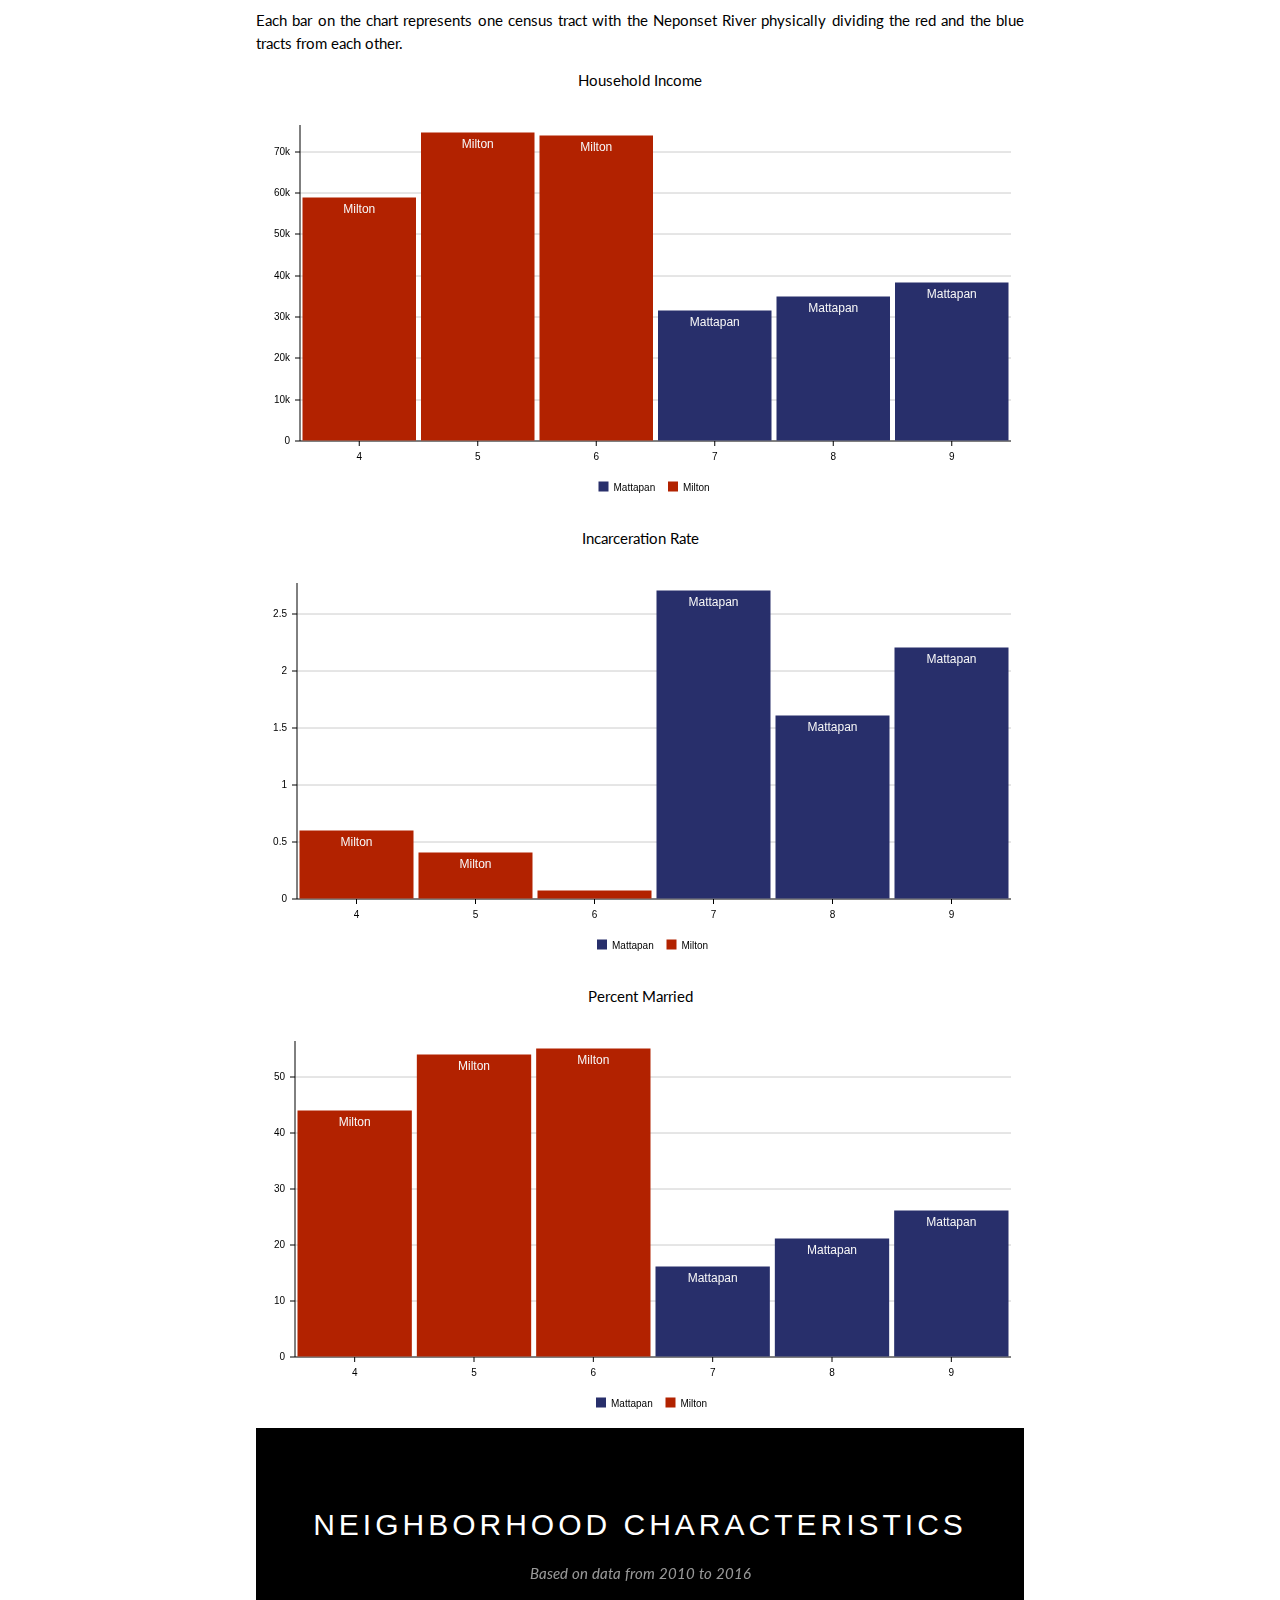
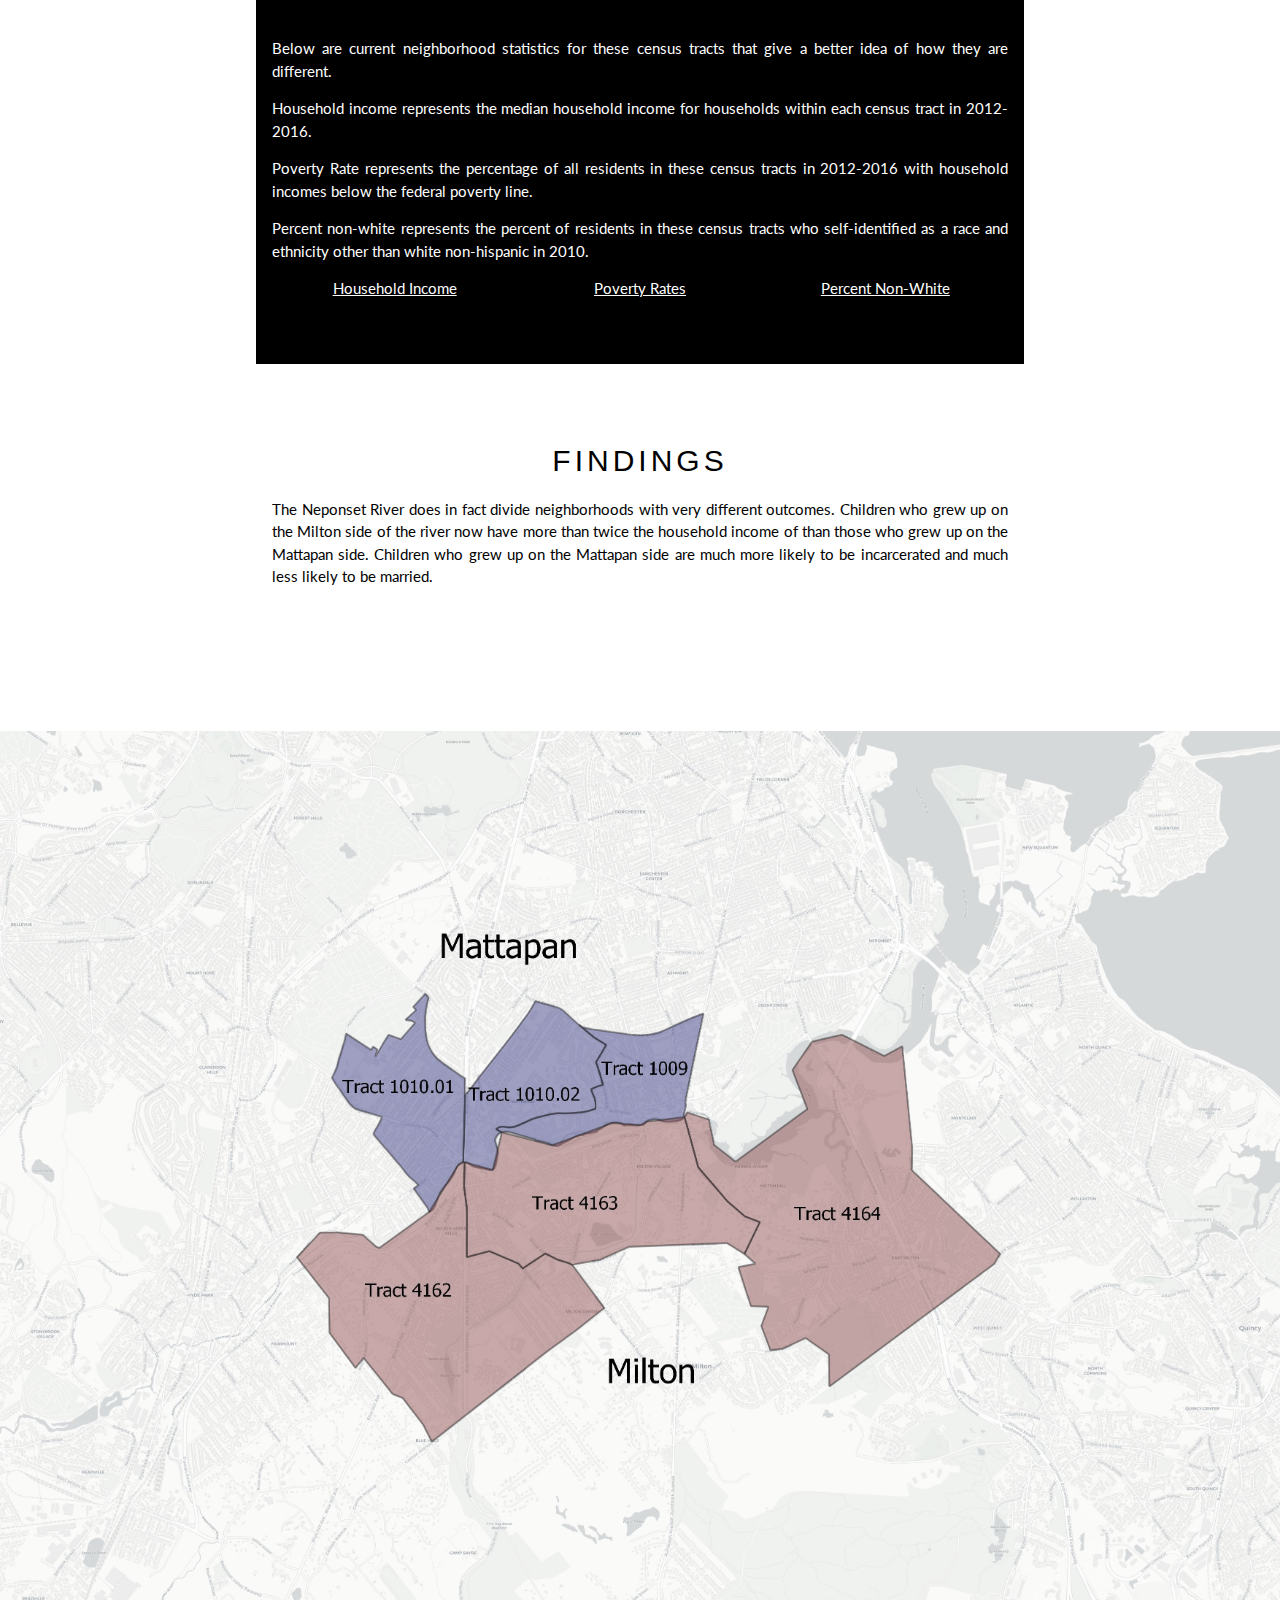
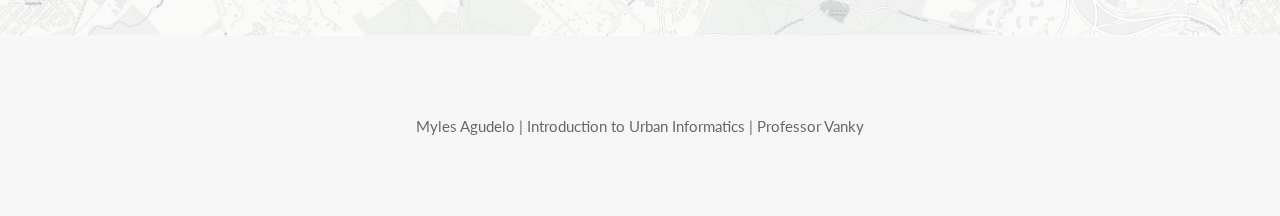
==== commit 18111c44: "new" ====
--- a/index.html
+++ b/index.html
@@ -84,7 +84,8 @@
   <div class="w3-container w3-content w3-center w3-padding-64" style="max-width:800px" id="band">
     <h2 class="w3-wide">THE NEPONSET RIVER DIVIDE</h2>
     <p class="w3-opacity"><i>Analyzing disparities across Boston's boundaries</i></p>
-    <p class="w3-justify">The Neponset River, a small stream of water that forms the southern municipal boundary of Boston divides the town of Milton and the Boston neighborhood of Mattapan. While the river itself is very narrow, the two sides are worlds apart.</p>
+    <p class="w3-justify">The Neponset River, a small stream of water that forms the southern municipal boundary of Boston divides the Boston neighborhood of Mattapan from the town of Milton. While the river itself is very narrow, the two sides could not be further apart.</p>
+       <p class="w3-justify">Data from the Opportunity Atlas was analyzed to determine the differences in opportunity that children growing up on each side of the river have. This data represents the outcomes of children growing up in the selected census tracts who were born between 1978 and 1983, regardless of where they live now. This gives an important insight into how the neighborhood in which one grows up plays a role in determining outcomes for life.</p>
     <div class="w3-row w3-padding-32">
       <h2 class="w3-wide w3-center">THE OUTCOMES</h2>
       <div class="w3-third">
@@ -115,7 +116,7 @@
       </div>
     </div>
 
-        <p class="w3-justify">The three outcomes analyzed here are household income, incarceration rate, and the percent married.</p>
+        <p class="w3-justify">The three outcomes that analyzed are household income, incarceration rate, and percent married.</p>
 
 <p class="w3-justify">
 Household income represents the average annual household income between 2014 and 2015 for people who grew up in these census tracts regardless of where they live now.</p>
@@ -126,6 +127,8 @@
 <p class="w3-justify">
 Percent married represents the percentage of people who grew up in these census tracts who are married in 2015.
 </p>
+
+<p class="w3-justify">Each bar on the chart represents one census tract with the Neponset River physically dividing the red and the blue tracts from each other.</p>
 
 <p> Household Income</p>
 <iframe src="viz/BarChart.html" height = "400" style="border:none; width:100%" scrolling="no">
@@ -159,6 +162,8 @@
 <p class="w3-justify">Percent non-white represents the percent of residents in these census tracts who self-identified as a race and ethnicity other than white non-hispanic in 2010.</p>
 
 
+
+
       <div class="w3-third">
 
         <a href="viz/Neighborhood_household_income.html">Household Income</a>
@@ -177,7 +182,10 @@
     </div>
 
   </div>
-
+<div class="w3-container w3-content w3-center w3-padding-64" style="max-width:800px" id="band">
+  <h2 class="w3-wide w3-center">FINDINGS</h2>
+<p class="w3-justify">The Neponset River does in fact divide neighborhoods with very different outcomes. Children who grew up on the Milton side of the river now have more than twice the household income of than those who grew up on the Mattapan side. Children who grew up on the Mattapan side are much more likely to be incarcerated and much less likely to be married. </p>
+</div>
   
 <!-- End Page Content -->
 </div>
